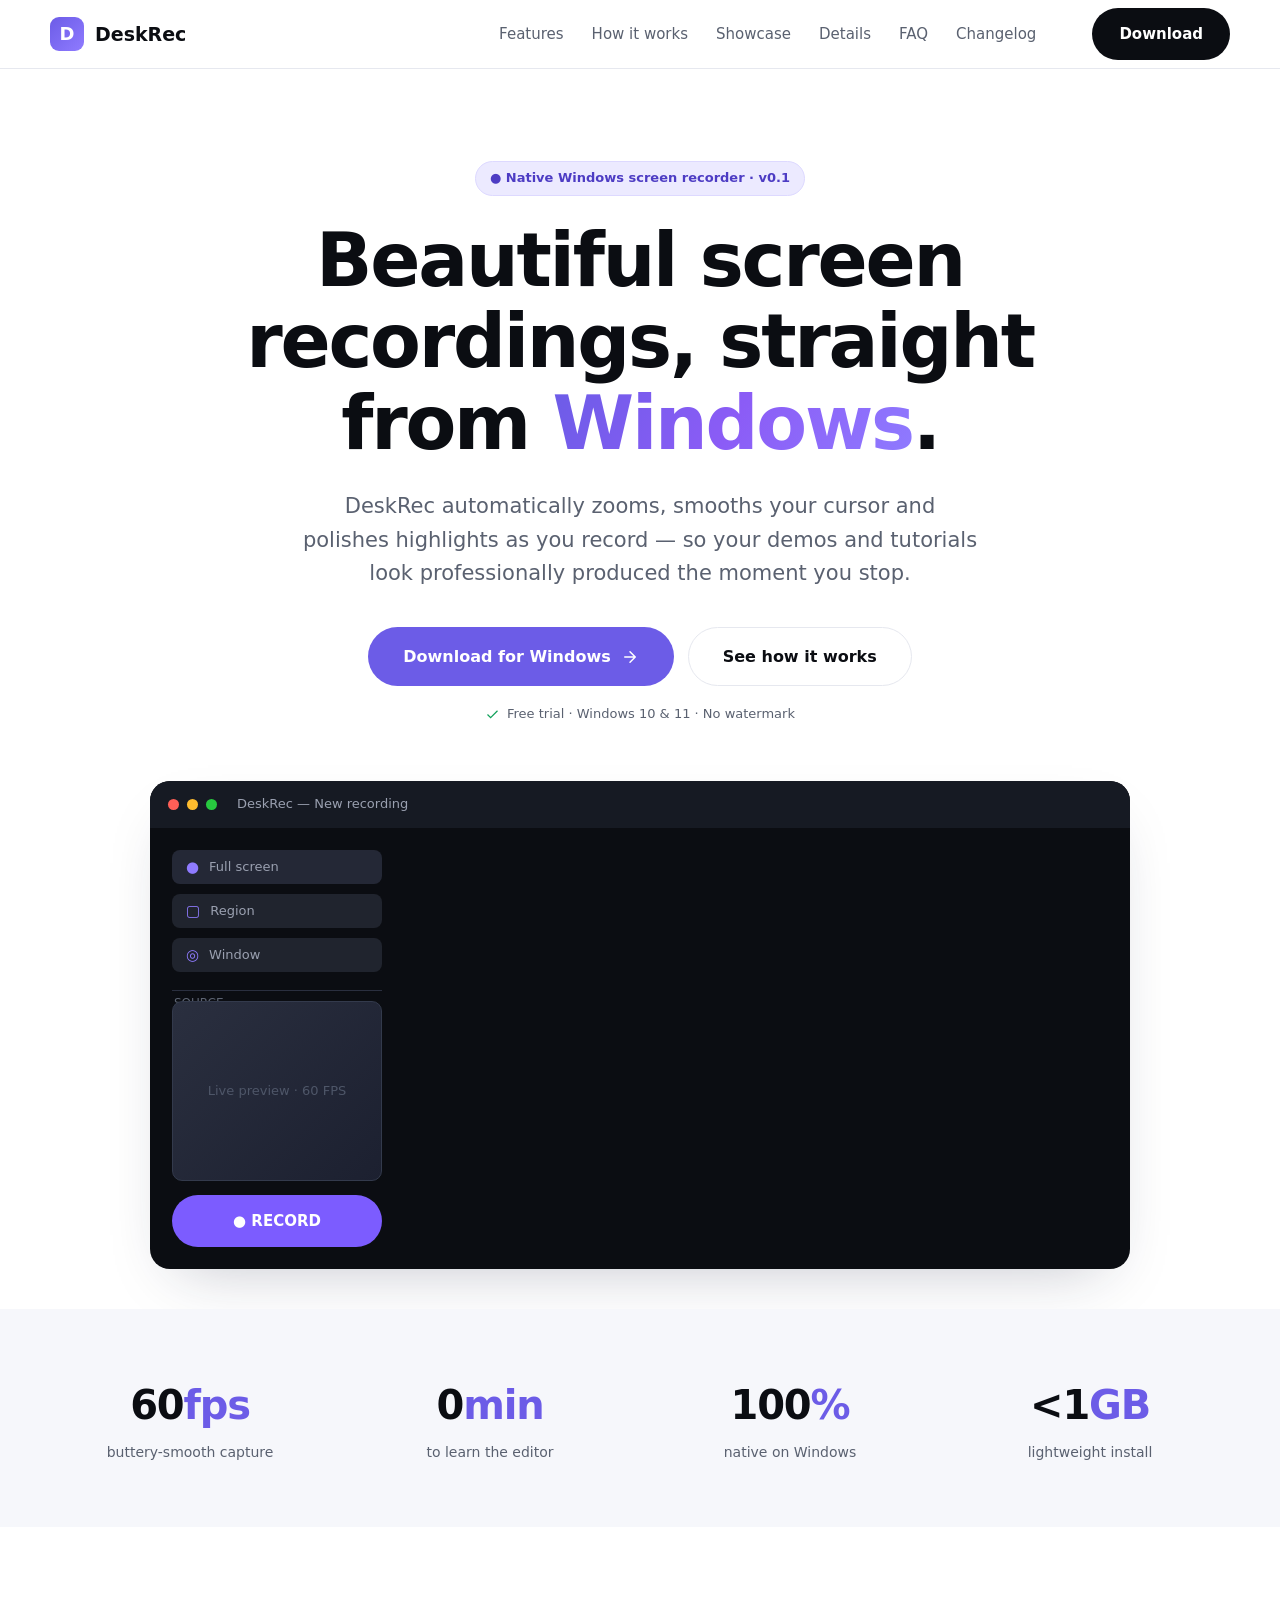
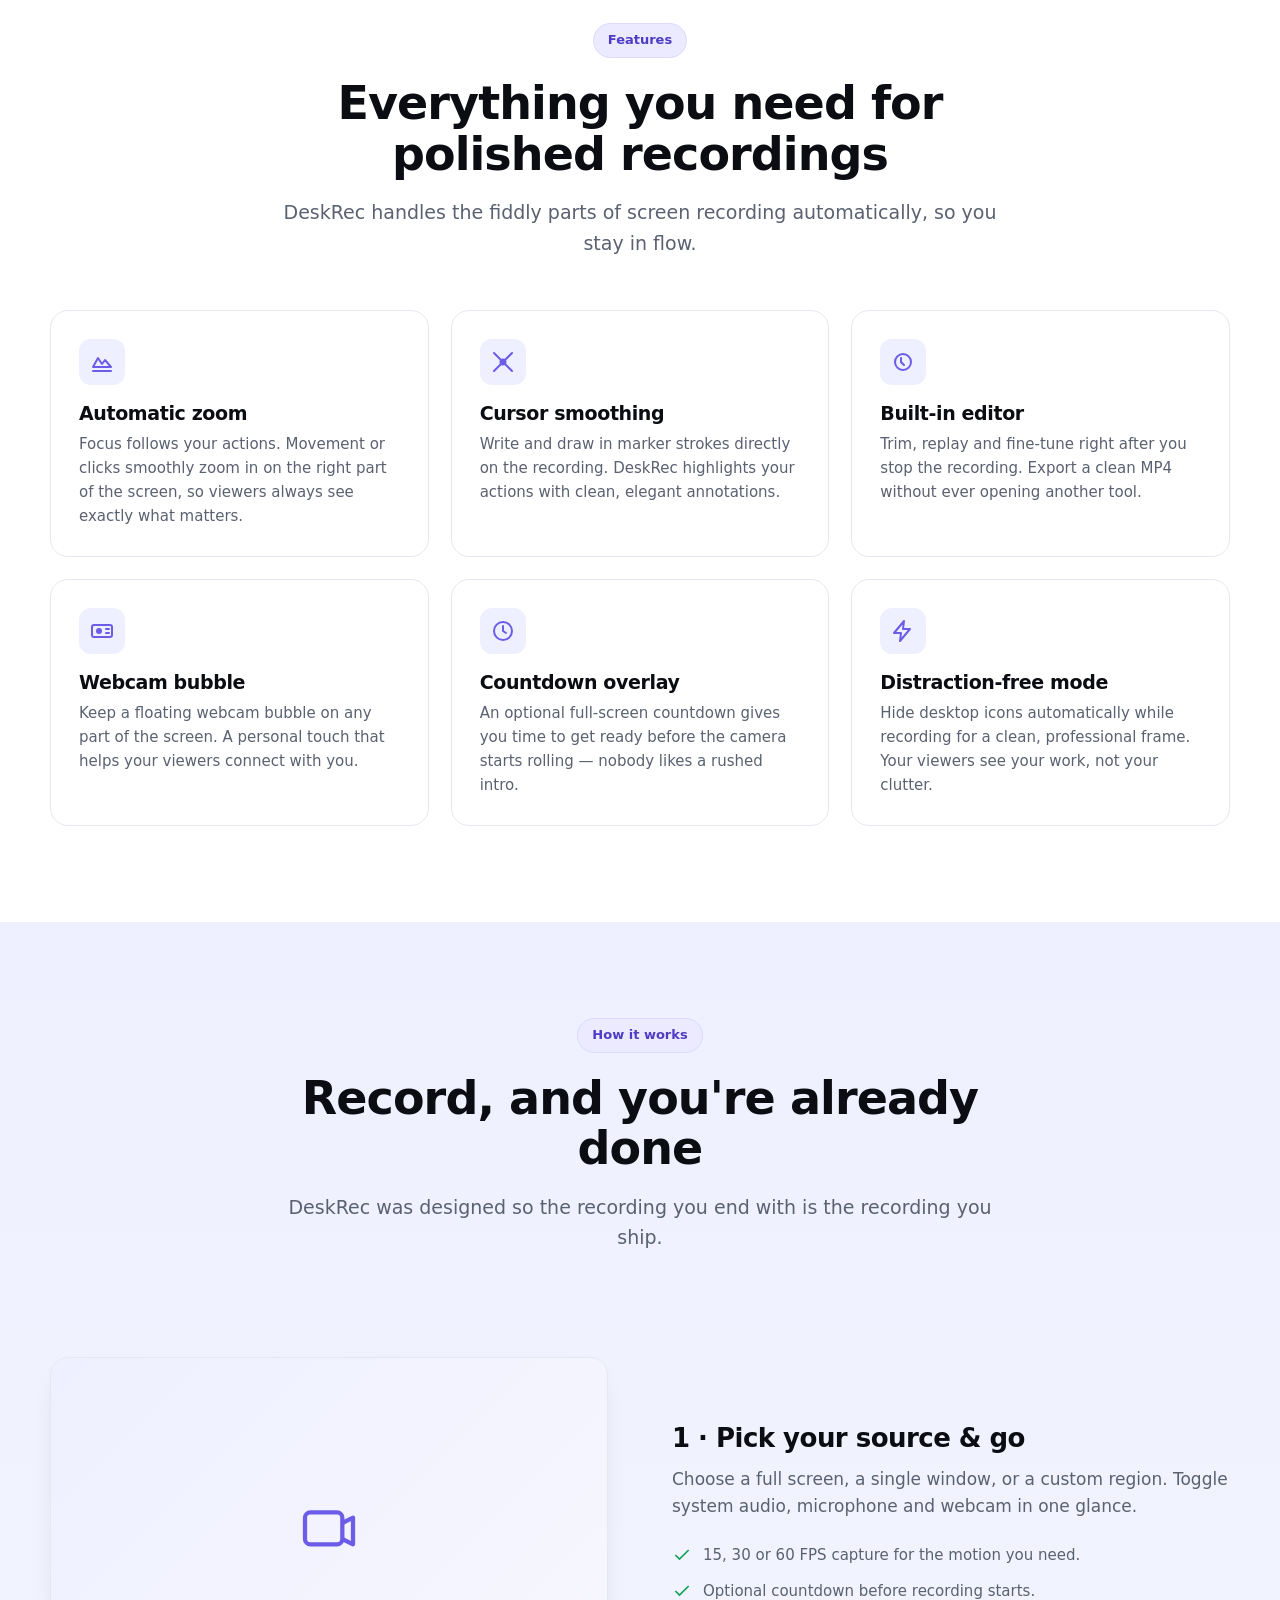
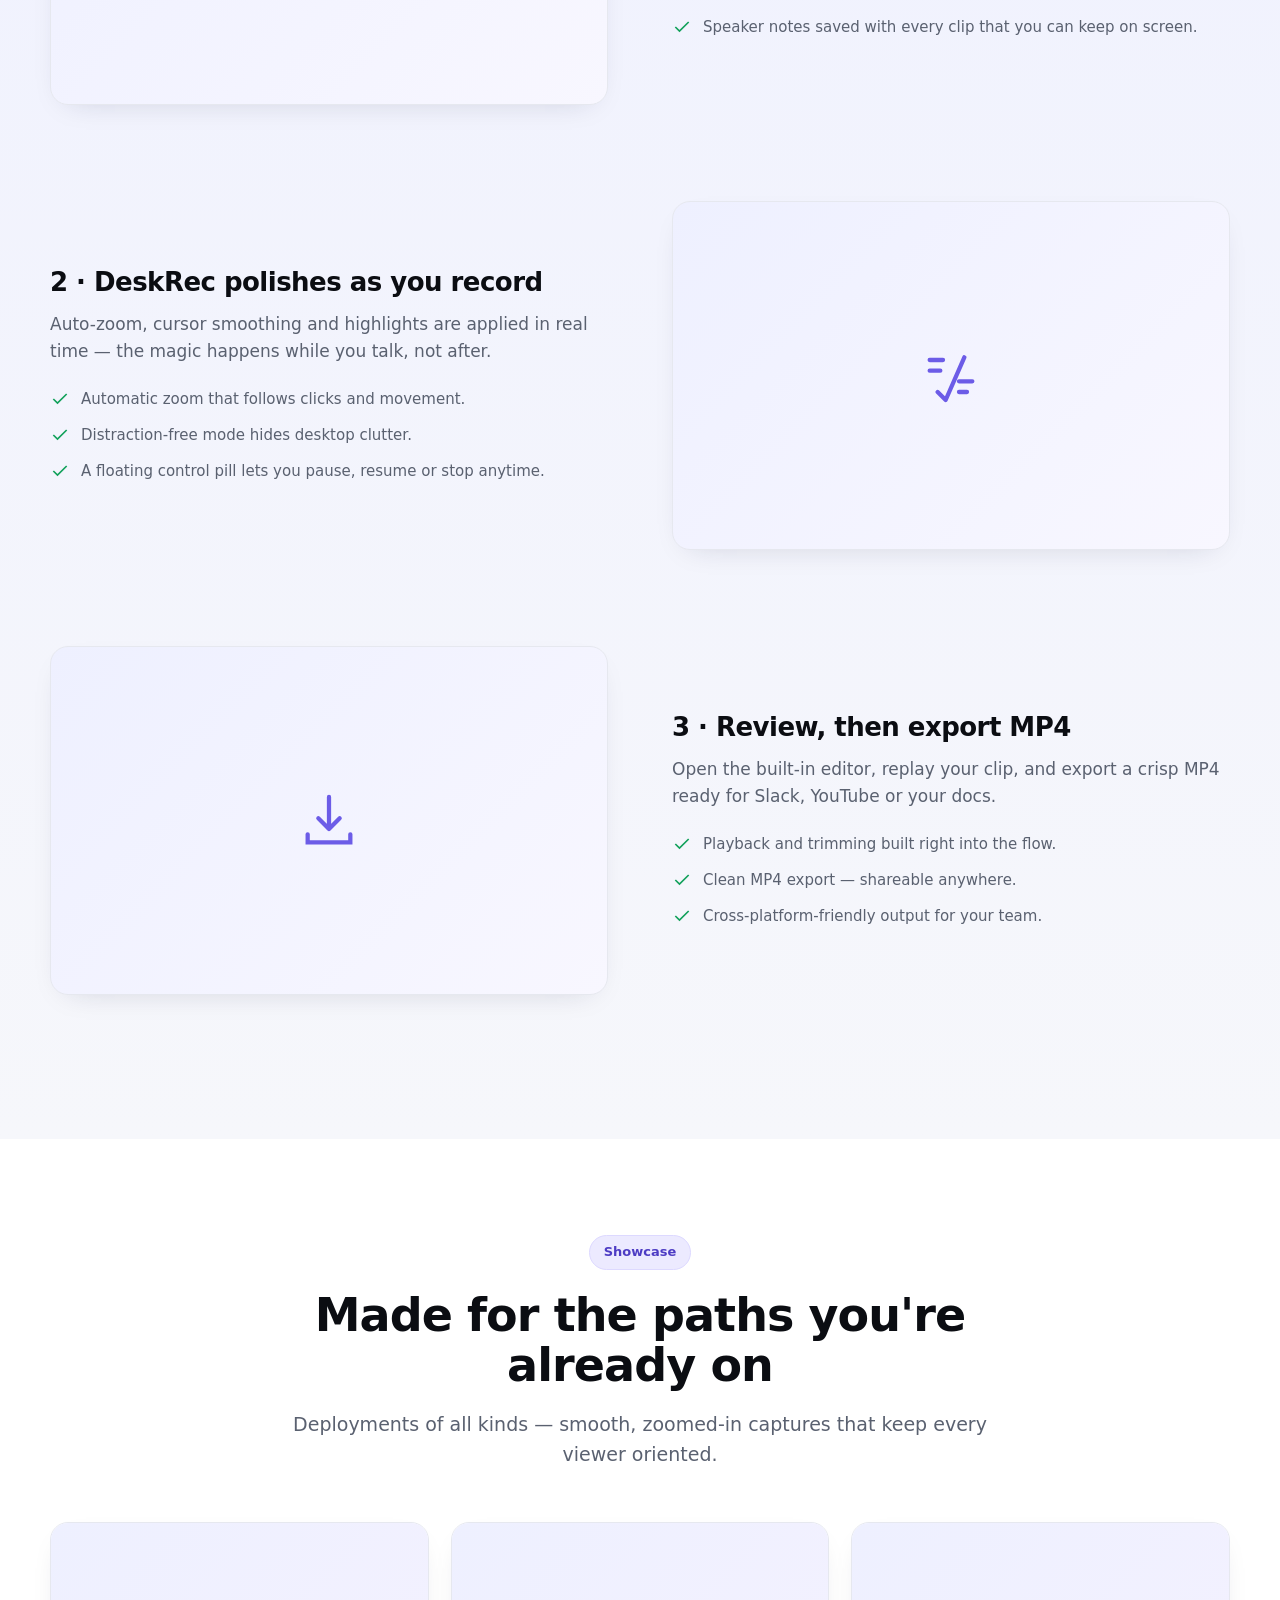
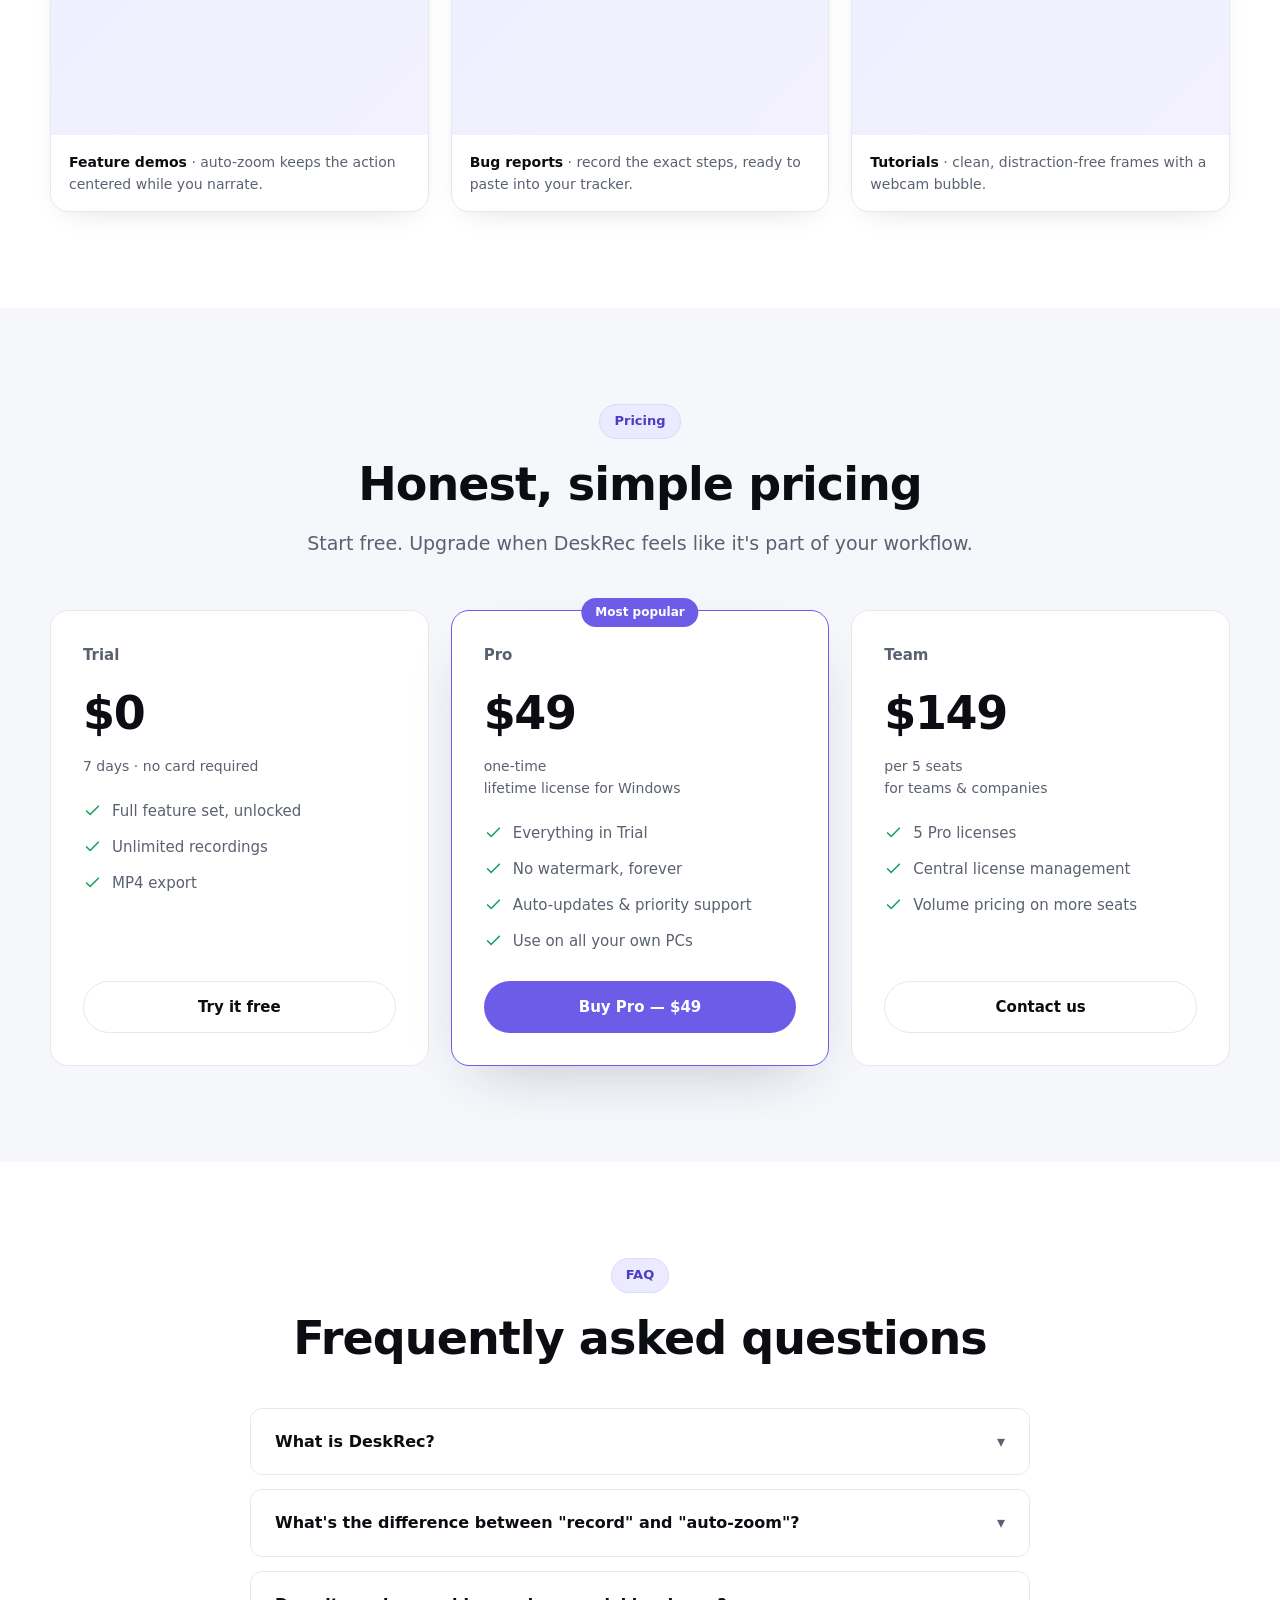
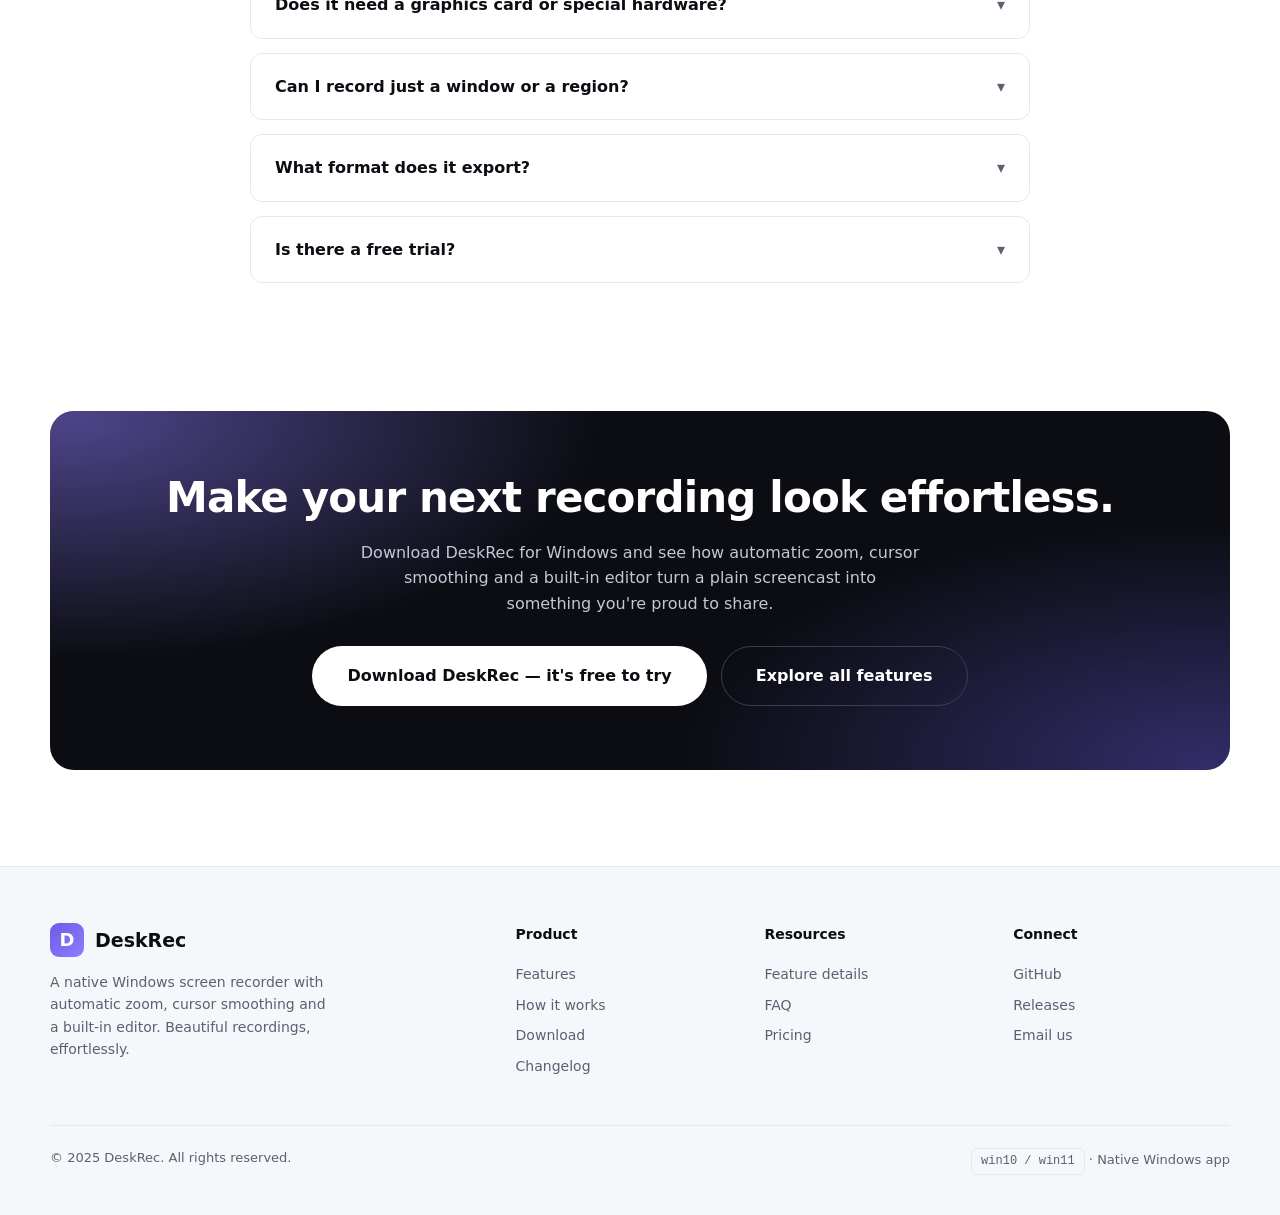
==== index.html @ c86d3a89 "DeskRec marketing site: landing, features, download, FAQ, changelog" ====
<!doctype html>
<html lang="en">
<head>
  <meta charset="UTF-8" />
  <meta name="viewport" content="width=device-width, initial-scale=1.0" />
  <title>DeskRec — Beautiful Windows screen recordings, effortlessly</title>
  <meta name="description" content="DeskRec is a native Windows screen recorder with automatic zoom, cursor smoothing, annotations and a built-in editor. Create polished, professional recordings without editing." />
  <meta name="theme-color" content="#ffffff" />
  <link rel="icon" type="image/svg+xml" href="data:image/svg+xml,%3Csvg xmlns='http://www.w3.org/2000/svg' viewBox='0 0 100 100'%3E%3Cdefs%3E%3ClinearGradient id='g' x1='0' y1='0' x2='1' y2='1'%3E%3Cstop offset='0' stop-color='%236c5ce7'/%3E%3Cstop offset='1' stop-color='%238f7bff'/%3E%3C/linearGradient%3E%3C/defs%3E%3Crect width='100' height='100' rx='24' fill='url(%23g)'/%3E%3Ctext x='50' y='68' font-size='54' font-family='Arial' font-weight='800' fill='white' text-anchor='middle'%3ED%3C/text%3E%3C/svg%3E" />
  <link rel="stylesheet" href="css/styles.css" />
</head>
<body>
  <!-- ================= NAV ================= -->
  <header class="nav">
    <div class="container nav-inner">
      <a class="brand" href="index.html"><span class="logo">D</span>DeskRec</a>
      <nav class="nav-links">
        <a href="#features">Features</a>
        <a href="#how-it-works">How it works</a>
        <a href="#showcase">Showcase</a>
        <a href="features.html">Details</a>
        <a href="faq.html">FAQ</a>
        <a href="changelog.html">Changelog</a>
      </nav>
      <a class="btn btn--primary nav-cta" href="download.html">Download</a>
      <button class="burger" aria-label="Menu" aria-expanded="false">☰</button>
    </div>
    <div class="mobile-menu container">
      <a href="#features">Features</a>
      <a href="#how-it-works">How it works</a>
      <a href="#showcase">Showcase</a>
      <a href="features.html">Details</a>
      <a href="faq.html">FAQ</a>
      <a href="changelog.html">Changelog</a>
      <a href="download.html">Download</a>
    </div>
  </header>

  <!-- ================= HERO ================= -->
  <section class="hero">
    <div class="hero-glow"></div>
    <div class="container">
      <span class="eyebrow">● Native Windows screen recorder · v0.1</span>
      <h1>Beautiful screen recordings, straight from <span class="grad">Windows</span>.</h1>
      <p class="sub">DeskRec automatically zooms, smooths your cursor and polishes highlights as you record — so your demos and tutorials look professionally produced the moment you stop.</p>
      <div class="hero-cta">
        <a class="btn btn--accent btn--lg" href="download.html">
          Download for Windows
          <svg viewBox="0 0 24 24" fill="none" stroke="currentColor" stroke-width="2" stroke-linecap="round" stroke-linejoin="round"><path d="M5 12h13M12 5l7 7-7 7"/></svg>
        </a>
        <a class="btn btn--ghost btn--lg" href="#how-it-works">See how it works</a>
      </div>
      <p class="hero-note">
        <svg viewBox="0 0 24 24" fill="none" stroke="currentColor" stroke-width="2"><path d="M20 6 9 17l-5-5"/></svg>
        Free trial · Windows 10 &amp; 11 · No watermark
      </p>

      <div class="hero-window">
        <div class="window-bar">
          <span class="dot"></span><span class="dot"></span><span class="dot"></span>
          <span class="title">DeskRec — New recording</span>
        </div>
        <div class="window-body">
          <!-- Stylized product preview (pure CSS, lightweight placeholder) -->
          <div style="display:grid;grid-template-columns:210px 1fr;gap:20px;">
            <div style="display:grid;gap:10px;">
              <div style="height:34px;border-radius:8px;background:#242836;display:flex;align-items:center;padding:0 14px;gap:10px;">
                <span style="color:#8f7bff;font-size:15px;">●</span><span style="color:#9aa0b0;font-size:13px;">Full screen</span>
              </div>
              <div style="height:34px;border-radius:8px;background:#20242e;display:flex;align-items:center;padding:0 14px;gap:10px;">
                <span style="color:#8f7bff;font-size:15px;">▢</span><span style="color:#9aa0b0;font-size:13px;">Region</span>
              </div>
              <div style="height:34px;border-radius:8px;background:#20242e;display:flex;align-items:center;padding:0 14px;gap:10px;">
                <span style="color:#8f7bff;font-size:15px;">◎</span><span style="color:#9aa0b0;font-size:13px;">Window</span>
              </div>
              <div style="margin-top:8px;height:1px;background:#2a2f3f;"/>
              <div style="font-size:12px;color:#5d6472;padding:4px 2px;">SOURCE</div>
              <div style="height:34px;border-radius:8px;background:#20242e;display:flex;align-items:center;padding:0 14px;gap:10px;">
                <span style="color:#8f7bff;font-size:15px;">♪</span><span style="color:#9aa0b0;font-size:13px;">System audio</span>
              </div>
              <div style="height:34px;border-radius:8px;background:#20242e;display:flex;align-items:center;padding:0 14px;gap:10px;">
                <span style="color:#8f7bff;font-size:15px;">🎙</span><span style="color:#9aa0b0;font-size:13px;">Microphone</span>
              </div>
              <div style="height:34px;border-radius:8px;background:#20242e;display:flex;align-items:center;padding:0 14px;gap:10px;">
                <span style="color:#8f7bff;font-size:15px;">📷</span><span style="color:#9aa0b0;font-size:13px;">Webcam</span>
              </div>
            </div>
            <div style="display:grid;grid-template-rows:1fr auto;gap:14px;">
              <div style="border-radius:10px;background-image:linear-gradient(135deg,#2a2f3f,#1c2030);border:1px solid #333a4c;display:grid;place-items:center;color:#4e5668;min-height:180px;">
                <span style="font-size:13px;">Live preview · 60 FPS</span>
              </div>
              <div style="height:52px;border-radius:999px;background:#7c5cff;display:flex;align-items:center;justify-content:center;gap:10px;font-weight:700;color:#fff;font-size:15px;">
                ● RECORD
              </div>
            </div>
          </div>
        </div>
      </div>
    </div>
  </section>

  <!-- ================= STATS ================= -->
  <section class="section section--soft" style="padding-block:64px;">
    <div class="container stats">
      <div class="stat"><div class="num">60<span>fps</span></div><div class="lbl">buttery-smooth capture</div></div>
      <div class="stat"><div class="num">0<span>min</span></div><div class="lbl">to learn the editor</div></div>
      <div class="stat"><div class="num">100<span>%</span></div><div class="lbl">native on Windows</div></div>
      <div class="stat"><div class="num">&lt;1<span>GB</span></div><div class="lbl">lightweight install</div></div>
    </div>
  </section>

  <!-- ================= FEATURES GRID ================= -->
  <section class="section" id="features">
    <div class="container">
      <div class="section-head">
        <span class="eyebrow">Features</span>
        <h2>Everything you need for polished recordings</h2>
        <p class="lead">DeskRec handles the fiddly parts of screen recording automatically, so you stay in flow.</p>
      </div>
      <div class="grid grid--3" style="margin-top:52px;">
        <div class="card" data-reveal>
          <div class="icon"><svg viewBox="0 0 24 24" fill="none" stroke="currentColor" stroke-width="2"><path d="M21 21H3" stroke-linecap="round"/><path d="M3 17l5-9 4 6 3-4 6 7H3z" stroke-linejoin="round"/></svg></div>
          <h3>Automatic zoom</h3>
          <p>Focus follows your actions. Movement or clicks smoothly zoom in on the right part of the screen, so viewers always see exactly what matters.</p>
        </div>
        <div class="card" data-reveal>
          <div class="icon"><svg viewBox="0 0 24 24" fill="none" stroke="currentColor" stroke-width="2"><path d="M3 3l7.5 7.5M21 3l-7.5 7.5M3 21l7.5-7.5M21 21l-7.5-7.5" stroke-linecap="round"/><circle cx="12" cy="12" r="2.5" fill="currentColor"/></svg></div>
          <h3>Cursor smoothing</h3>
          <p>Write and draw in marker strokes directly on the recording. DeskRec highlights your actions with clean, elegant annotations.</p>
        </div>
        <div class="card" data-reveal>
          <div class="icon"><svg viewBox="0 0 24 24" fill="none" stroke="currentColor" stroke-width="2"><path d="M12 20a8 8 0 1 0 0-16 8 8 0 0 0 0 16Z"/><path d="M10 8v4l3 3" stroke-linecap="round"/></svg></div>
          <h3>Built-in editor</h3>
          <p>Trim, replay and fine-tune right after you stop the recording. Export a clean MP4 without ever opening another tool.</p>
        </div>
        <div class="card" data-reveal>
          <div class="icon"><svg viewBox="0 0 24 24" fill="none" stroke="currentColor" stroke-width="2"><rect x="2" y="6" width="20" height="12" rx="2"/><circle cx="9" cy="12" r="2" fill="currentColor"/><path d="M16 10h3M16 14h3" stroke-linecap="round"/></svg></div>
          <h3>Webcam bubble</h3>
          <p>Keep a floating webcam bubble on any part of the screen. A personal touch that helps your viewers connect with you.</p>
        </div>
        <div class="card" data-reveal>
          <div class="icon"><svg viewBox="0 0 24 24" fill="none" stroke="currentColor" stroke-width="2"><circle cx="12" cy="12" r="9"/><path d="M12 7v5l3 2" stroke-linecap="round"/></svg></div>
          <h3>Countdown overlay</h3>
          <p>An optional full-screen countdown gives you time to get ready before the camera starts rolling — nobody likes a rushed intro.</p>
        </div>
        <div class="card" data-reveal>
          <div class="icon"><svg viewBox="0 0 24 24" fill="none" stroke="currentColor" stroke-width="2"><path d="M13 2 3 14h7l-1 8 10-12h-7l1-8z" stroke-linejoin="round"/></svg></div>
          <h3>Distraction-free mode</h3>
          <p>Hide desktop icons automatically while recording for a clean, professional frame. Your viewers see your work, not your clutter.</p>
        </div>
      </div>
    </div>
  </section>

  <!-- ================= HOW IT WORKS ================= -->
  <section class="section section--grad" id="how-it-works">
    <div class="container">
      <div class="section-head">
        <span class="eyebrow">How it works</span>
        <h2>Record, and you're already done</h2>
        <p class="lead">DeskRec was designed so the recording you end with is the recording you ship.</p>
      </div>

      <div class="feature-row" style="margin-top:56px;">
        <div class="feature-media" data-reveal>
          <svg viewBox="0 0 24 24" fill="none" stroke="currentColor" stroke-width="1.6"><rect x="3" y="5" width="14" height="12" rx="2"/><path d="M17 9l4-2v10l-4-2" stroke-linejoin="round"/></svg>
        </div>
        <div class="feature-text">
          <h3>1 · Pick your source &amp; go</h3>
          <p class="sub">Choose a full screen, a single window, or a custom region. Toggle system audio, microphone and webcam in one glance.</p>
          <ul>
            <li><svg viewBox="0 0 24 24" fill="none" stroke="currentColor" stroke-width="2"><path d="M20 6 9 17l-5-5"/></svg>15, 30 or 60 FPS capture for the motion you need.</li>
            <li><svg viewBox="0 0 24 24" fill="none" stroke="currentColor" stroke-width="2"><path d="M20 6 9 17l-5-5"/></svg>Optional countdown before recording starts.</li>
            <li><svg viewBox="0 0 24 24" fill="none" stroke="currentColor" stroke-width="2"><path d="M20 6 9 17l-5-5"/></svg>Speaker notes saved with every clip that you can keep on screen.</li>
          </ul>
        </div>
      </div>

      <div class="feature-row reverse">
        <div class="feature-media" data-reveal>
          <svg viewBox="0 0 24 24" fill="none" stroke="currentColor" stroke-width="1.6"><path d="M7 18l3 3 7-16" stroke-linecap="round" stroke-linejoin="round"/><path d="M4 6h5M4 10h4M15 14h5M15 18h3" stroke-linecap="round"/></svg>
        </div>
        <div class="feature-text">
          <h3>2 · DeskRec polishes as you record</h3>
          <p class="sub">Auto-zoom, cursor smoothing and highlights are applied in real time — the magic happens while you talk, not after.</p>
          <ul>
            <li><svg viewBox="0 0 24 24" fill="none" stroke="currentColor" stroke-width="2"><path d="M20 6 9 17l-5-5"/></svg>Automatic zoom that follows clicks and movement.</li>
            <li><svg viewBox="0 0 24 24" fill="none" stroke="currentColor" stroke-width="2"><path d="M20 6 9 17l-5-5"/></svg>Distraction-free mode hides desktop clutter.</li>
            <li><svg viewBox="0 0 24 24" fill="none" stroke="currentColor" stroke-width="2"><path d="M20 6 9 17l-5-5"/></svg>A floating control pill lets you pause, resume or stop anytime.</li>
          </ul>
        </div>
      </div>

      <div class="feature-row">
        <div class="feature-media" data-reveal>
          <svg viewBox="0 0 24 24" fill="none" stroke="currentColor" stroke-width="1.6"><path d="M12 3v12M8 11l4 4 4-4" stroke-linecap="round" stroke-linejoin="round"/><path d="M4 17v3h16v-3" stroke-linecap="round"/></svg>
        </div>
        <div class="feature-text">
          <h3>3 · Review, then export MP4</h3>
          <p class="sub">Open the built-in editor, replay your clip, and export a crisp MP4 ready for Slack, YouTube or your docs.</p>
          <ul>
            <li><svg viewBox="0 0 24 24" fill="none" stroke="currentColor" stroke-width="2"><path d="M20 6 9 17l-5-5"/></svg>Playback and trimming built right into the flow.</li>
            <li><svg viewBox="0 0 24 24" fill="none" stroke="currentColor" stroke-width="2"><path d="M20 6 9 17l-5-5"/></svg>Clean MP4 export — shareable anywhere.</li>
            <li><svg viewBox="0 0 24 24" fill="none" stroke="currentColor" stroke-width="2"><path d="M20 6 9 17l-5-5"/></svg>Cross-platform-friendly output for your team.</li>
          </ul>
        </div>
      </div>
    </div>
  </section>

  <!-- ================= SHOWCASE ================= -->
  <section class="section" id="showcase">
    <div class="container">
      <div class="section-head">
        <span class="eyebrow">Showcase</span>
        <h2>Made for the paths you're already on</h2>
        <p class="lead">Deployments of all kinds — smooth, zoomed-in captures that keep every viewer oriented.</p>
      </div>
      <div class="showcase-grid" style="margin-top:52px;">
        <div class="shot" data-reveal>
          <div class="media"></div>
          <div class="cap"><b>Feature demos</b> · auto-zoom keeps the action centered while you narrate.</div>
        </div>
        <div class="shot" data-reveal>
          <div class="media"></div>
          <div class="cap"><b>Bug reports</b> · record the exact steps, ready to paste into your tracker.</div>
        </div>
        <div class="shot" data-reveal>
          <div class="media"></div>
          <div class="cap"><b>Tutorials</b> · clean, distraction-free frames with a webcam bubble.</div>
        </div>
      </div>
    </div>
  </section>

  <!-- ================= PRICING ================= -->
  <section class="section section--soft" id="pricing">
    <div class="container">
      <div class="section-head">
        <span class="eyebrow">Pricing</span>
        <h2>Honest, simple pricing</h2>
        <p class="lead">Start free. Upgrade when DeskRec feels like it's part of your workflow.</p>
      </div>
      <div class="pricing" style="margin-top:52px;">
        <div class="plan" data-reveal>
          <div class="name">Trial</div>
          <div class="price">$0</div>
          <div class="per">7 days · no card required</div>
          <ul>
            <li><svg viewBox="0 0 24 24" fill="none" stroke="currentColor" stroke-width="2"><path d="M20 6 9 17l-5-5"/></svg>Full feature set, unlocked</li>
            <li><svg viewBox="0 0 24 24" fill="none" stroke="currentColor" stroke-width="2"><path d="M20 6 9 17l-5-5"/></svg>Unlimited recordings</li>
            <li><svg viewBox="0 0 24 24" fill="none" stroke="currentColor" stroke-width="2"><path d="M20 6 9 17l-5-5"/></svg>MP4 export</li>
          </ul>
          <a class="btn btn--ghost" href="download.html">Try it free</a>
        </div>
        <div class="plan plan--featured" data-reveal>
          <span class="tag">Most popular</span>
          <div class="name">Pro</div>
          <div class="price">$49</div>
          <small style="color:var(--muted);font-size:14px;">one-time</small>
          <div class="per">lifetime license for Windows</div>
          <ul>
            <li><svg viewBox="0 0 24 24" fill="none" stroke="currentColor" stroke-width="2"><path d="M20 6 9 17l-5-5"/></svg>Everything in Trial</li>
            <li><svg viewBox="0 0 24 24" fill="none" stroke="currentColor" stroke-width="2"><path d="M20 6 9 17l-5-5"/></svg>No watermark, forever</li>
            <li><svg viewBox="0 0 24 24" fill="none" stroke="currentColor" stroke-width="2"><path d="M20 6 9 17l-5-5"/></svg>Auto-updates &amp; priority support</li>
            <li><svg viewBox="0 0 24 24" fill="none" stroke="currentColor" stroke-width="2"><path d="M20 6 9 17l-5-5"/></svg>Use on all your own PCs</li>
          </ul>
          <a class="btn btn--accent" href="download.html">Buy Pro — $49</a>
        </div>
        <div class="plan" data-reveal>
          <div class="name">Team</div>
          <div class="price">$149</div>
          <small style="color:var(--muted);font-size:14px;">per 5 seats</small>
          <div class="per">for teams &amp; companies</div>
          <ul>
            <li><svg viewBox="0 0 24 24" fill="none" stroke="currentColor" stroke-width="2"><path d="M20 6 9 17l-5-5"/></svg>5 Pro licenses</li>
            <li><svg viewBox="0 0 24 24" fill="none" stroke="currentColor" stroke-width="2"><path d="M20 6 9 17l-5-5"/></svg>Central license management</li>
            <li><svg viewBox="0 0 24 24" fill="none" stroke="currentColor" stroke-width="2"><path d="M20 6 9 17l-5-5"/></svg>Volume pricing on more seats</li>
          </ul>
          <a class="btn btn--ghost" href="download.html">Contact us</a>
        </div>
      </div>
    </div>
  </section>

  <!-- ================= FAQ ================= -->
  <section class="section" id="faq">
    <div class="container">
      <div class="section-head">
        <span class="eyebrow">FAQ</span>
        <h2>Frequently asked questions</h2>
      </div>
      <div class="faq" data-single="true" style="margin-top:44px;">
        <div class="faq-item">
          <button class="faq-q">What is DeskRec? <span class="chev">▾</span></button>
          <div class="faq-a">DeskRec is a native Windows screen recorder designed as a Screen Studio alternative. It records your screen with automatic zoom, cursor smoothing and annotations, then lets you review and export a clean MP4 — all in one app.</div>
        </div>
        <div class="faq-item">
          <button class="faq-q">What's the difference between "record" and "auto-zoom"? <span class="chev">▾</span></button>
          <div class="faq-a">With automatic zoom, DeskRec analyzes your clicks and mouse movement in real time and smoothly pans and zooms into the active area. Because this happens during recording, viewers always follow your actions — no manual editing required.</div>
        </div>
        <div class="faq-item">
          <button class="faq-q">Does it need a graphics card or special hardware? <span class="chev">▾</span></button>
          <div class="faq-a">No. DeskRec runs on any reasonably modern Windows 10 or 11 PC. It uses efficient native capture so it stays light on system resources while recording.</div>
        </div>
        <div class="faq-item">
          <button class="faq-q">Can I record just a window or a region? <span class="chev">▾</span></button>
          <div class="faq-a">Yes. You can record your full screen, a single window, or draw a custom region. You can also record system audio, your microphone, a webcam bubble, or any combination.</div>
        </div>
        <div class="faq-item">
          <button class="faq-q">What format does it export? <span class="chev">▾</span></button>
          <div class="faq-a">DeskRec exports standard MP4 files, so your recordings are playable just about anywhere — Slack, Teams, YouTube, Loom replacements, docs and more.</div>
        </div>
        <div class="faq-item">
          <button class="faq-q">Is there a free trial? <span class="chev">▾</span></button>
          <div class="faq-a">Yes — you can try every feature free for 7 days, no credit card required. After that, choose a one-time Pro license or a Team plan.</div>
        </div>
      </div>
    </div>
  </section>

  <!-- ================= CTA ================= -->
  <section class="section" style="padding-top:32px;">
    <div class="container">
      <div class="cta">
        <h2>Make your next recording look effortless.</h2>
        <p>Download DeskRec for Windows and see how automatic zoom, cursor smoothing and a built-in editor turn a plain screencast into something you're proud to share.</p>
        <div class="btn-wrap">
          <a class="btn btn--primary btn--lg" href="download.html">Download DeskRec — it's free to try</a>
          <a class="btn btn--ghost btn--lg" href="features.html">Explore all features</a>
        </div>
      </div>
    </div>
  </section>

  <!-- ================= FOOTER ================= -->
  <footer class="footer">
    <div class="container">
      <div class="footer-grid">
        <div>
          <a class="brand" href="index.html"><span class="logo">D</span>DeskRec</a>
          <p class="about">A native Windows screen recorder with automatic zoom, cursor smoothing and a built-in editor. Beautiful recordings, effortlessly.</p>
        </div>
        <div class="footer-col">
          <h4>Product</h4>
          <a href="index.html#features">Features</a>
          <a href="index.html#how-it-works">How it works</a>
          <a href="download.html">Download</a>
          <a href="changelog.html">Changelog</a>
        </div>
        <div class="footer-col">
          <h4>Resources</h4>
          <a href="features.html">Feature details</a>
          <a href="faq.html">FAQ</a>
          <a href="index.html#pricing">Pricing</a>
        </div>
        <div class="footer-col">
          <h4>Connect</h4>
          <a href="https://github.com/Michael5565/deskrec" target="_blank" rel="noopener">GitHub</a>
          <a href="https://github.com/Michael5565/deskrec/releases" target="_blank" rel="noopener">Releases</a>
          <a href="mailto:hello@deskrec.app">Email us</a>
        </div>
      </div>
      <div class="legal">
        <span>© 2025 DeskRec. All rights reserved.</span>
        <span><span class="platform">win10 / win11</span> · Native Windows app</span>
      </div>
    </div>
  </footer>

  <script src="js/main.js"></script>
</body>
</html>
---- css/styles.css ----
/* ---------------------------------------------------------------------------
   DeskRec — Marketing website styles
   Light, clean and product-focused (inspired by Screen Studio's site).
   Brand accent derives from the app's purple: #6c5ce7.
--------------------------------------------------------------------------- */

:root {
  --bg: #ffffff;
  --bg-soft: #f6f7fb;
  --bg-grad: #eef0ff;
  --ink: #0b0d12;
  --muted: #5a6170;
  --line: #e6e8ef;
  --accent: #6c5ce7;
  --accent-hi: #8f7bff;
  --accent-ink: #4d3cc4;
  --success: #12a15b;
  --radius: 18px;
  --radius-sm: 12px;
  --shadow: 0 24px 60px -28px rgba(24, 27, 60, 0.28);
  --shadow-sm: 0 10px 30px -18px rgba(24, 27, 60, 0.22);
  --font: "Inter", "Segoe UI", system-ui, -apple-system, sans-serif;
  --mono: "JetBrains Mono", "Cascadia Code", Consolas, monospace;
  --container: 1180px;
}

* { box-sizing: border-box; margin: 0; padding: 0; }

html { scroll-behavior: smooth; }

body {
  font-family: var(--font);
  color: var(--ink);
  background: var(--bg);
  line-height: 1.6;
  -webkit-font-smoothing: antialiased;
  text-rendering: optimizeLegibility;
}

img { max-width: 100%; display: block; }
a { color: var(--accent-ink); text-decoration: none; }
a:hover { text-decoration: underline; }

.container { width: min(var(--container), 100% - 48px); margin-inline: auto; }

.section { padding-block: 96px; }
.section--soft { background: var(--bg-soft); }
.section--grad { background: linear-gradient(180deg, var(--bg-grad), var(--bg-soft)); }

/* ---------- Typography ---------- */
h1, h2, h3 { line-height: 1.1; letter-spacing: -0.02em; }
.eyebrow {
  display: inline-flex;
  align-items: center;
  gap: 8px;
  font-size: 13px;
  font-weight: 600;
  color: var(--accent-ink);
  background: #eceaff;
  border: 1px solid #ddd9ff;
  border-radius: 999px;
  padding: 6px 14px;
}
.section-head { max-width: 720px; margin-inline: auto; text-align: center; }
.section-head .eyebrow { margin-bottom: 20px; }
.section-head h2 { font-size: clamp(30px, 4.4vw, 46px); font-weight: 750; }
.section-head .lead { margin-top: 18px; color: var(--muted); font-size: clamp(16px, 2vw, 19px); }

/* ---------- Buttons ---------- */
.btn {
  display: inline-flex;
  align-items: center;
  gap: 10px;
  font-weight: 600;
  font-size: 15px;
  border-radius: 999px;
  padding: 13px 26px;
  border: 1px solid transparent;
  transition: transform .12s ease, box-shadow .12s ease, background .12s ease;
  white-space: nowrap;
}
.btn:active { transform: translateY(1px); }
.btn--primary { background: var(--ink); color: #fff; }
.btn--primary:hover { background: #1c1f2b; text-decoration: none; box-shadow: 0 14px 30px -12px rgba(11,13,18,.45); }
.btn--accent { background: var(--accent); color: #fff; }
.btn--accent:hover { background: var(--accent-hi); text-decoration: none; box-shadow: 0 14px 30px -12px rgba(108,92,231,.6); }
.btn--ghost { background: transparent; color: var(--ink); border-color: var(--line); }
.btn--ghost:hover { border-color: var(--ink); text-decoration: none; }
.btn--lg { padding: 16px 34px; font-size: 16px; }
.btn svg { width: 18px; height: 18px; }
.btn .badge {
  font-size: 12px; font-weight: 700; color: var(--accent-hi);
  background: #fff; padding: 3px 9px; border-radius: 999px;
}

/* ---------- Navbar ---------- */
.nav {
  position: sticky; top: 0; z-index: 50;
  background: rgba(255,255,255,.82);
  backdrop-filter: saturate(180%) blur(14px);
  border-bottom: 1px solid var(--line);
}
.nav-inner { display: flex; align-items: center; gap: 32px; height: 68px; }
.brand { display: flex; align-items: center; gap: 11px; font-weight: 800; font-size: 19px; color: var(--ink); }
.brand:hover { text-decoration: none; }
.brand .logo {
  width: 34px; height: 34px; border-radius: 9px;
  display: grid; place-items: center;
  background: linear-gradient(135deg, var(--accent), var(--accent-hi));
  color: #fff; font-weight: 800; font-size: 18px;
}
.nav-links { display: flex; gap: 4px; margin-left: auto; }
.nav-links a { color: var(--muted); font-weight: 500; font-size: 15px; padding: 8px 12px; border-radius: 8px; }
.nav-links a:hover { color: var(--ink); background: var(--bg-soft); text-decoration: none; }
.nav-cta { margin-left: 12px; }
.burger { display: none; background: none; border: 0; font-size: 26px; cursor: pointer; }

/* Mobile menu */
.mobile-menu {
  display: none; flex-direction: column; gap: 4px;
  padding: 12px 0 20px;
}
.mobile-menu a { color: var(--ink); font-weight: 500; padding: 11px 4px; border-bottom: 1px solid var(--line); }
.mobile-menu.show { display: flex; }

/* ---------- Hero ---------- */
.hero { position: relative; padding: 92px 0 40px; text-align: center; overflow: hidden; }
.hero-glow {
  position: absolute; inset: -40% -10% auto; height: 620px; z-index: -1;
  background: radial-gradient(60% 50% at 50% 30%, #e7e3ff, transparent 70%);
}
.hero .eyebrow { margin-bottom: 24px; }
.hero h1 {
  font-size: clamp(40px, 6.4vw, 74px);
  font-weight: 800;
  letter-spacing: -0.03em;
  max-width: 900px;
  margin-inline: auto;
}
.hero h1 .grad { background: linear-gradient(120deg, var(--accent), #8b5cf6, var(--accent-hi)); -webkit-background-clip: text; background-clip: text; color: transparent; }
.hero .sub { max-width: 680px; margin: 26px auto 0; color: var(--muted); font-size: clamp(17px, 2.2vw, 21px); }
.hero-cta { margin-top: 36px; display: flex; gap: 14px; justify-content: center; flex-wrap: wrap; }
.hero-note { margin-top: 18px; color: var(--muted); font-size: 13px; display: flex; align-items: center; justify-content: center; gap: 7px; }
.hero-note svg { width: 15px; height: 15px; color: var(--success); }

/* Hero product window */
.hero-window {
  margin: 56px auto 0; max-width: 980px;
  background: var(--ink); color: #ecedf5;
  border-radius: 20px; overflow: hidden;
  box-shadow: var(--shadow);
  text-align: left;
}
.window-bar { display: flex; align-items: center; gap: 8px; padding: 13px 18px; background: #161a23; }
.window-bar .dot { width: 11px; height: 11px; border-radius: 50%; }
.window-bar .dot:nth-child(1){ background:#ff5f57; }
.window-bar .dot:nth-child(2){ background:#febc2e; }
.window-bar .dot:nth-child(3){ background:#27c93f; }
.window-bar .title { margin-left: 12px; font-size: 13px; color: #9aa0b0; }
.window-body { position: relative; padding: 22px; min-height: 340px; }

/* ---------- Feature grid ---------- */
.grid { display: grid; gap: 22px; }
.grid--3 { grid-template-columns: repeat(3, 1fr); }
.grid--4 { grid-template-columns: repeat(4, 1fr); }
.grid--2 { grid-template-columns: repeat(2, 1fr); }
@media (max-width: 900px){ .grid--4, .grid--3 { grid-template-columns: repeat(2,1fr);} }
@media (max-width: 620px){ .grid--4, .grid--3, .grid--2 { grid-template-columns: 1fr; } }

.card {
  background: #fff; border: 1px solid var(--line);
  border-radius: var(--radius); padding: 28px;
  transition: transform .15s ease, box-shadow .15s ease, border-color .15s ease;
}
.card:hover { transform: translateY(-4px); box-shadow: var(--shadow-sm); border-color: #dfe0ff; }
.card .icon { width: 46px; height: 46px; border-radius: 12px; display: grid; place-items: center; background: #eef0ff; color: var(--accent); margin-bottom: 18px; }
.card .icon svg { width: 24px; height: 24px; }
.card h3 { font-size: 19px; font-weight: 700; margin-bottom: 8px; }
.card p { color: var(--muted); font-size: 15px; }

/* ---------- Alternate feature rows (image + text) ---------- */
.feature-row { display: grid; grid-template-columns: 1fr 1fr; gap: 64px; align-items: center; padding-block: 48px; }
.feature-row.reverse .feature-media { order: 1; }
@media (max-width: 860px){ .feature-row, .feature-row.reverse { grid-template-columns: 1fr; } .feature-row.reverse .feature-media { order: 0; } }
.feature-media {
  border: 1px solid var(--line); border-radius: var(--radius);
  background: #fff; box-shadow: var(--shadow-sm);
  overflow: hidden; aspect-ratio: 16/10;
  background-image: linear-gradient(135deg,#eef0ff,#f8f7ff);
  display: grid; place-items: center; color: var(--accent);
}
.feature-media svg { width: 64px; height: 64px; }
.feature-text h3 { font-size: 26px; font-weight: 750; margin-bottom: 14px; }
.feature-text .sub { color: var(--muted); font-size: 17px; margin-bottom: 22px; }
.feature-text ul { list-style: none; display: grid; gap: 12px; }
.feature-text li { display: flex; gap: 11px; align-items: flex-start; color: var(--muted); font-size: 15px; }
.feature-text li svg { width: 20px; height: 20px; color: var(--success); flex: none; margin-top: 2px; }

/* ---------- Showcase / Gallery ---------- */
.showcase-grid { display: grid; grid-template-columns: repeat(3, 1fr); gap: 22px; }
@media (max-width: 900px){ .showcase-grid { grid-template-columns: repeat(2,1fr);} }
@media (max-width: 620px){ .showcase-grid { grid-template-columns: 1fr; } }
.shot {
  border: 1px solid var(--line); border-radius: var(--radius); overflow: hidden;
  background: #fff; box-shadow: var(--shadow-sm);
}
.shot .media { aspect-ratio: 16/9; background-image: linear-gradient(135deg,#eef0ff,#f3f1ff); }
.shot .cap { padding: 16px 18px; font-size: 14px; color: var(--muted); }
.shot .cap b { color: var(--ink); }

/* ---------- Stats / logos ---------- */
.stats { display: grid; grid-template-columns: repeat(4, 1fr); gap: 20px; text-align: center; }
@media (max-width: 700px){ .stats { grid-template-columns: repeat(2,1fr); } }
.stat .num { font-size: 40px; font-weight: 800; letter-spacing: -0.03em; color: var(--ink); }
.stat .num span { color: var(--accent); }
.stat .lbl { color: var(--muted); font-size: 14px; margin-top: 4px; }

/* ---------- Pricing ---------- */
.pricing { display: grid; grid-template-columns: repeat(3, 1fr); gap: 22px; align-items: stretch; }
@media (max-width: 900px){ .pricing { grid-template-columns: 1fr; max-width: 520px; margin-inline:auto; } }
.plan { position: relative; background: #fff; border: 1px solid var(--line); border-radius: var(--radius); padding: 32px; display: flex; flex-direction: column; }
.plan--featured { border-color: var(--accent); box-shadow: var(--shadow); }
.plan--featured .tag { position: absolute; top: -13px; left: 50%; transform: translateX(-50%); background: var(--accent); color: #fff; font-size: 12px; font-weight: 700; padding: 5px 14px; border-radius: 999px; }
.plan .name { font-size: 15px; font-weight: 700; color: var(--muted); }
.plan .price { font-size: 46px; font-weight: 800; letter-spacing: -0.03em; margin-block: 10px 4px; }
.plan .price small { font-size: 15px; font-weight: 500; color: var(--muted); }
.plan .per { color: var(--muted); font-size: 14px; margin-bottom: 22px; }
.plan ul { list-style: none; display: grid; gap: 12px; margin-bottom: 28px; }
.plan li { display: flex; gap: 10px; color: var(--muted); font-size: 15px; }
.plan li svg { width: 19px; height: 19px; color: var(--success); flex: none; margin-top: 2px; }
.plan .btn { margin-top: auto; justify-content: center; }

/* ---------- FAQ ---------- */
.faq { max-width: 780px; margin-inline: auto; display: grid; gap: 14px; }
.faq-item { border: 1px solid var(--line); border-radius: var(--radius-sm); background: #fff; overflow: hidden; }
.faq-q { width: 100%; text-align: left; background: none; border: 0; padding: 20px 24px; font: inherit; font-weight: 600; font-size: 16px; cursor: pointer; display: flex; justify-content: space-between; align-items: center; gap: 16px; color: var(--ink); }
.faq-q .chev { transition: transform .2s ease; color: var(--muted); }
.faq-item.open .chev { transform: rotate(180deg); }
.faq-a { display: none; padding: 0 24px 20px; color: var(--muted); font-size: 15px; }
.faq-item.open .faq-a { display: block; }

/* ---------- CTA banner ---------- */
.cta {
  background: var(--ink); color: #fff; border-radius: 24px;
  padding: 64px 48px; text-align: center; position: relative; overflow: hidden;
}
.cta::before {
  content: ""; position: absolute; inset: -30%; background:
    radial-gradient(40% 60% at 20% 20%, rgba(143,123,255,.5), transparent 70%),
    radial-gradient(40% 60% at 80% 80%, rgba(108,92,231,.4), transparent 70%);
}
.cta h2 { position: relative; font-size: clamp(28px, 4vw, 42px); font-weight: 750; }
.cta p { position: relative; color: #c3c7d6; margin: 18px auto 30px; max-width: 560px; }
.cta .btn-wrap { position: relative; display: flex; gap: 14px; justify-content: center; flex-wrap: wrap; }
.cta .btn--primary { background: #fff; color: var(--ink); }
.cta .btn--primary:hover { background: var(--bg-soft); }
.cta .btn--ghost { color: #fff; border-color: #3a3f4d; }
.cta .btn--ghost:hover { border-color: #fff; }

/* ---------- Footer ---------- */
.footer { border-top: 1px solid var(--line); padding: 56px 0 40px; background: var(--bg-soft); }
.footer-grid { display: grid; grid-template-columns: 2fr 1fr 1fr 1fr; gap: 32px; }
@media (max-width: 800px){ .footer-grid { grid-template-columns: 1fr 1fr; } }
.footer .brand { margin-bottom: 14px; }
.footer .about { color: var(--muted); font-size: 14px; max-width: 280px; }
.footer-col h4 { font-size: 14px; font-weight: 700; margin-bottom: 14px; }
.footer-col a { display: block; color: var(--muted); font-size: 14px; padding: 4px 0; }
.footer-col a:hover { color: var(--ink); }
.footer .legal { margin-top: 44px; padding-top: 22px; border-top: 1px solid var(--line); display: flex; justify-content: space-between; gap: 20px; flex-wrap: wrap; color: var(--muted); font-size: 13px; }

/* ---------- Page hero (subpages) ---------- */
.page-head { text-align: center; padding: 88px 0 40px; position: relative; }
.page-head h1 { font-size: clamp(34px, 5vw, 56px); font-weight: 800; }
.page-head .sub { color: var(--muted); max-width: 640px; margin: 20px auto 0; font-size: 18px; }
.breadcrumb { margin-bottom: 18px; color: var(--muted); font-size: 14px; }
.breadcrumb a { color: var(--muted); }
.breadcrumb a:hover { color: var(--ink); }

/* ---------- Changelog ---------- */
.timeline { max-width: 760px; margin-inline: auto; }
.release {
  position: relative; padding: 26px 28px; margin-bottom: 22px;
  border: 1px solid var(--line); border-radius: var(--radius); background: #fff;
}
.release .ver { display: inline-flex; align-items: center; gap: 8px; font-family: var(--mono); font-weight: 700; font-size: 15px; color: var(--accent-ink); background:#efedff; border:1px solid #e0ddff; padding: 4px 12px; border-radius: 999px; }
.release .date { color: var(--muted); font-size: 13px; margin-top: 8px; }
.release ul { list-style: none; margin-top: 14px; display: grid; gap: 8px; }
.release li { color: var(--muted); font-size: 15px; padding-left: 24px; position: relative; }
.release li::before { content: ""; position: absolute; left: 4px; top: 9px; width: 7px; height: 7px; border-radius: 50%; background: var(--accent); }
.release li.break { color: var(--ink); }

/* ---------- Download ---------- */
.dl-card { text-align:left; }
.dl { display: flex; gap: 24px; align-items: center; }
@media (max-width:620px){ .dl { flex-direction: column; text-align:center; } }
.dl .os { width: 74px; height: 74px; border-radius: 16px; background:#eef0ff; display:grid; place-items:center; color:var(--accent); flex:none; }
.dl .os svg { width: 36px; height: 36px; }
.dl h3 { font-size: 22px; font-weight: 750; }
.dl p { color: var(--muted); font-size:14px; margin: 6px 0 16px; }
.req { border:1px solid var(--line); border-radius: var(--radius-sm); padding:16px 20px; display:flex; gap:14px; align-items:flex-start; color:var(--muted); font-size:14px; }
.req svg { color:var(--accent); flex:none; width:20px; height:20px; margin-top:2px; }
.platform { display:inline-flex; gap:6px; align-items:center; font-family:var(--mono); font-size:12px; background:var(--bg-soft); border:1px solid var(--line); padding:3px 9px; border-radius:6px; color:var(--muted); }

@media (max-width: 860px){
  .nav-links, .nav-cta { display: none; }
  .burger { display: block; }
}
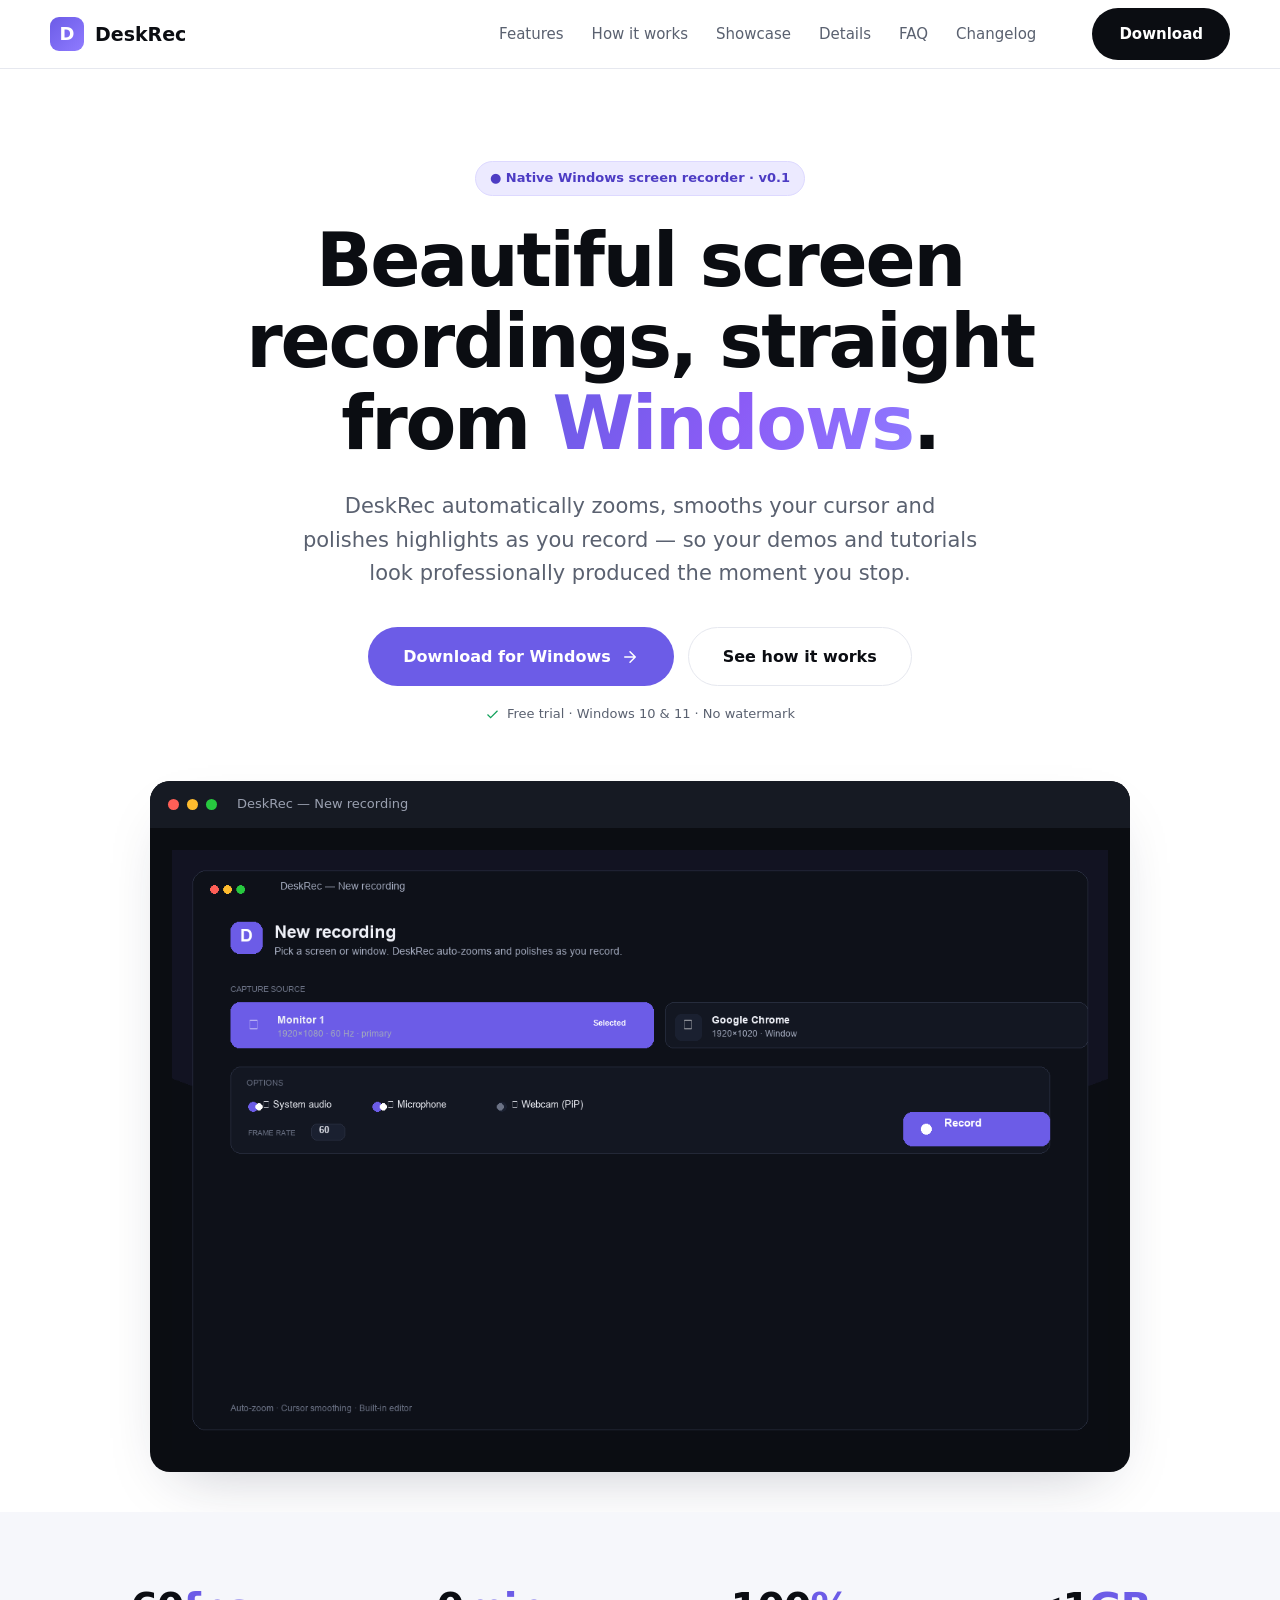
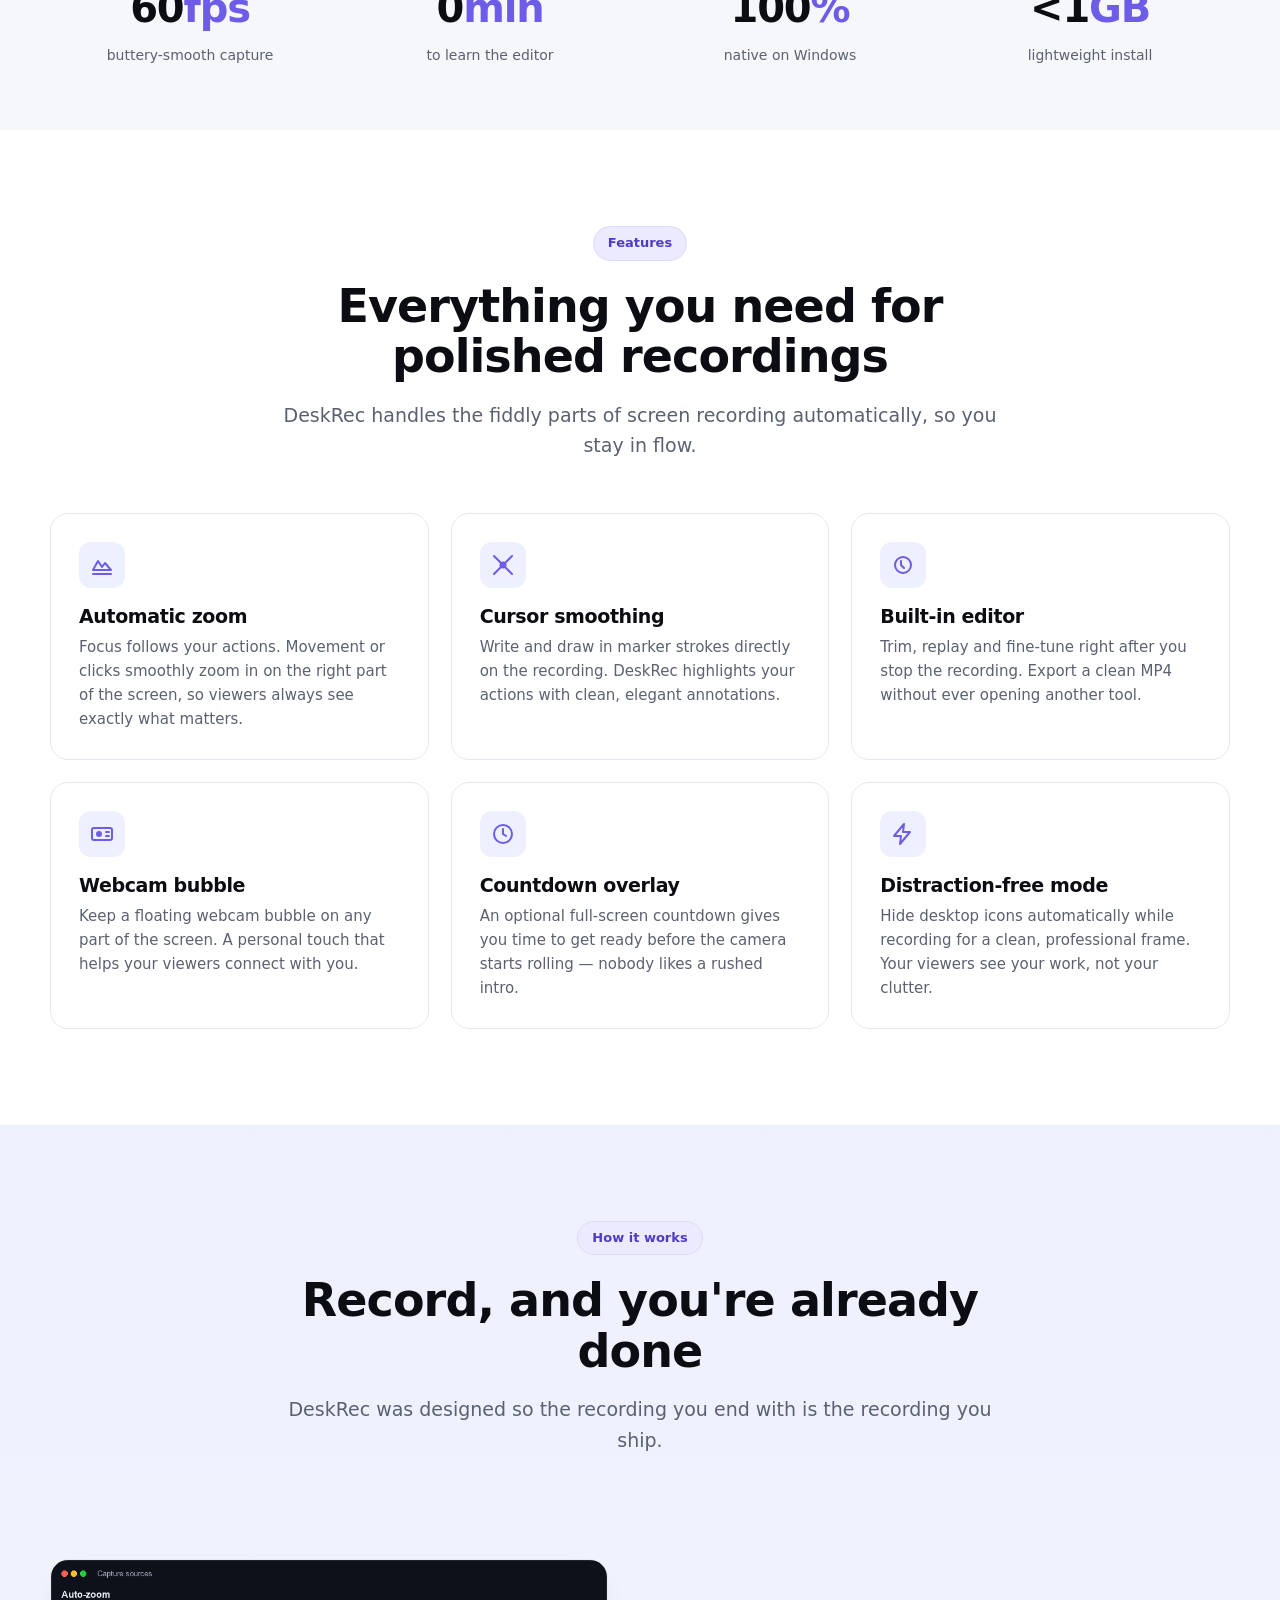
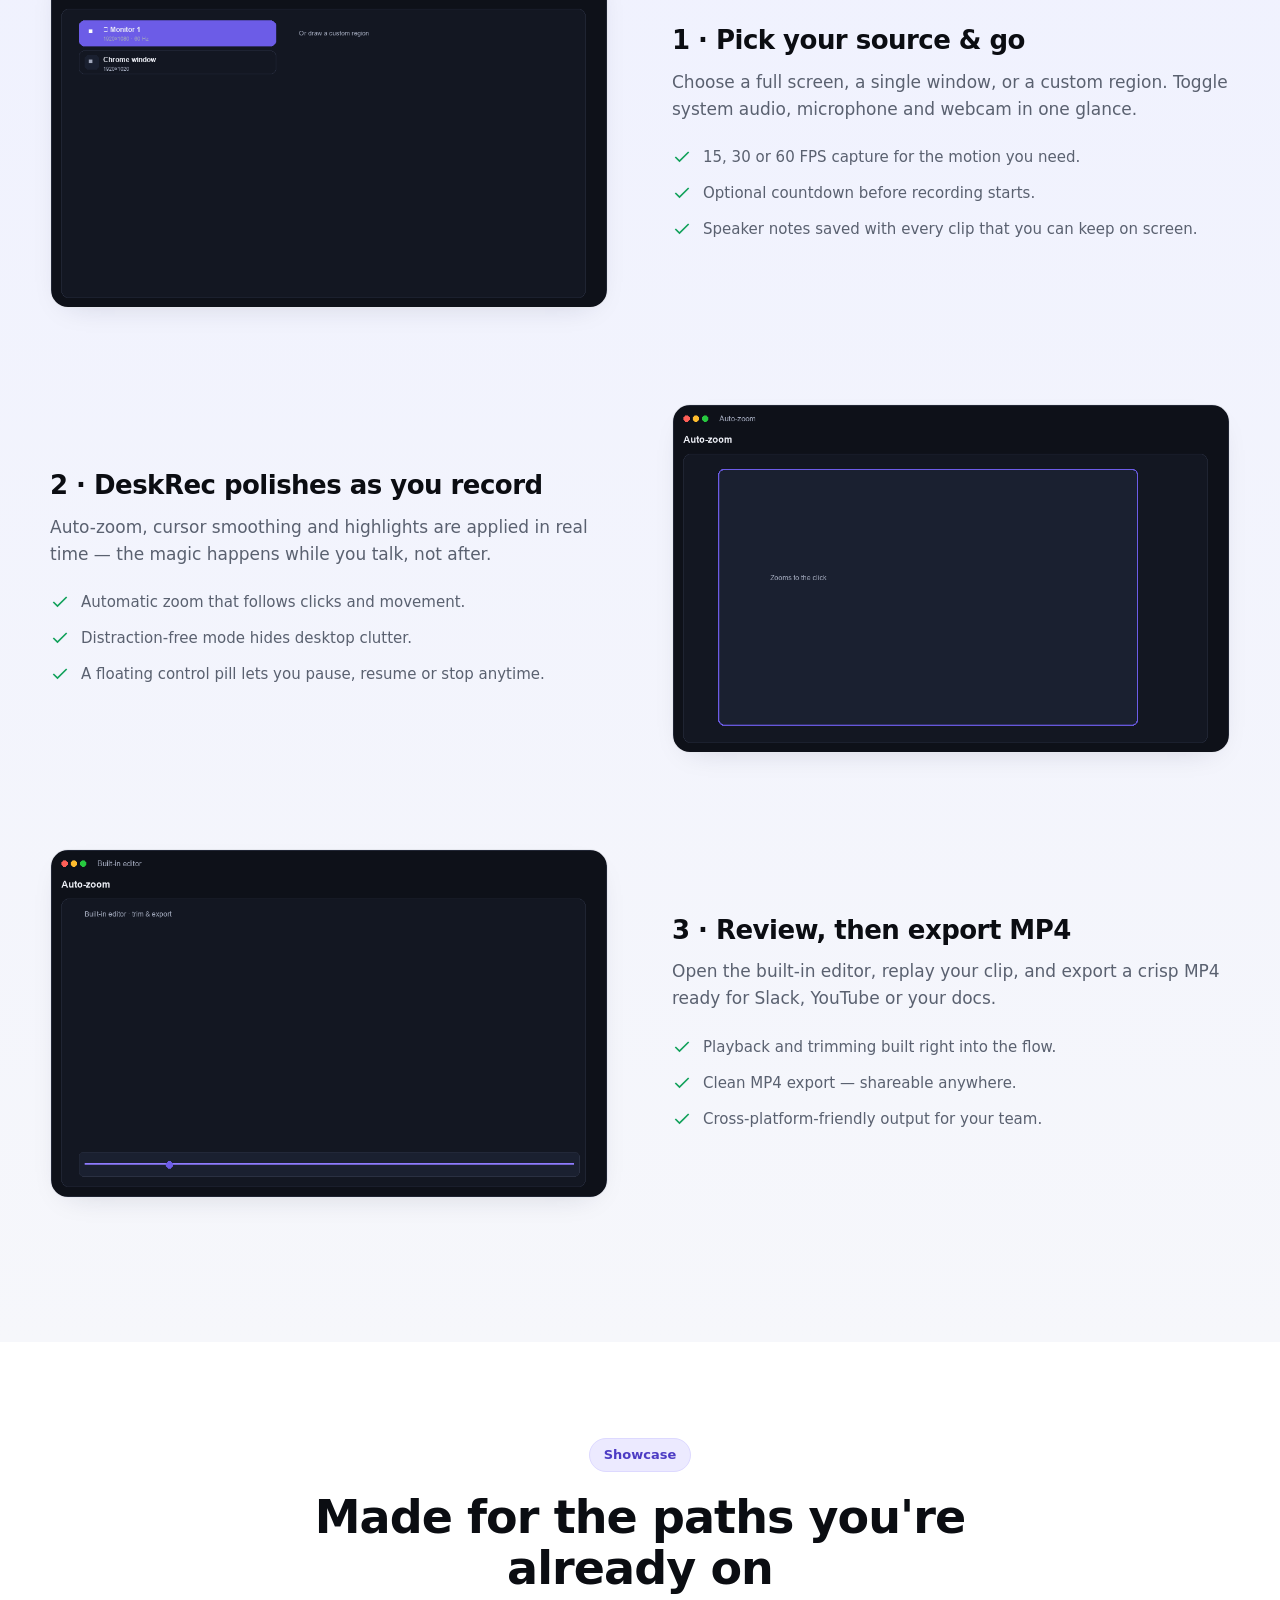
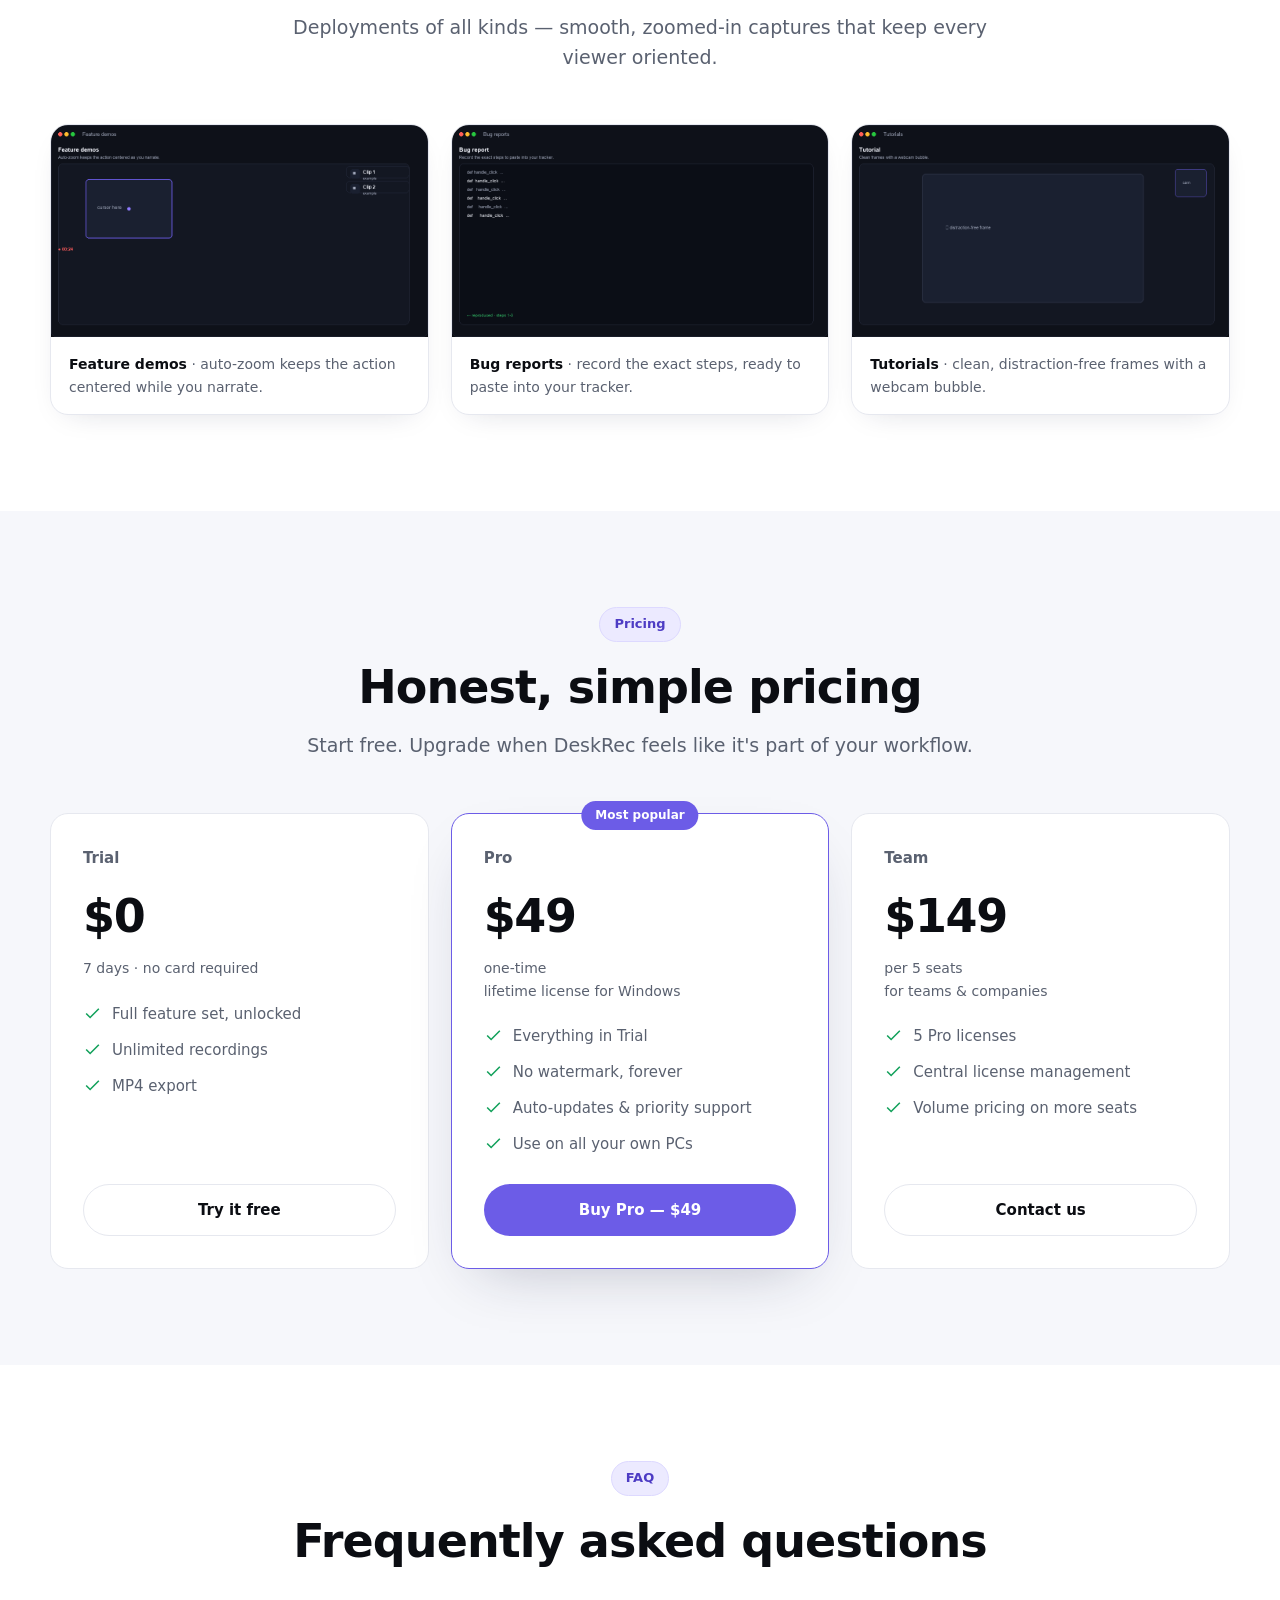
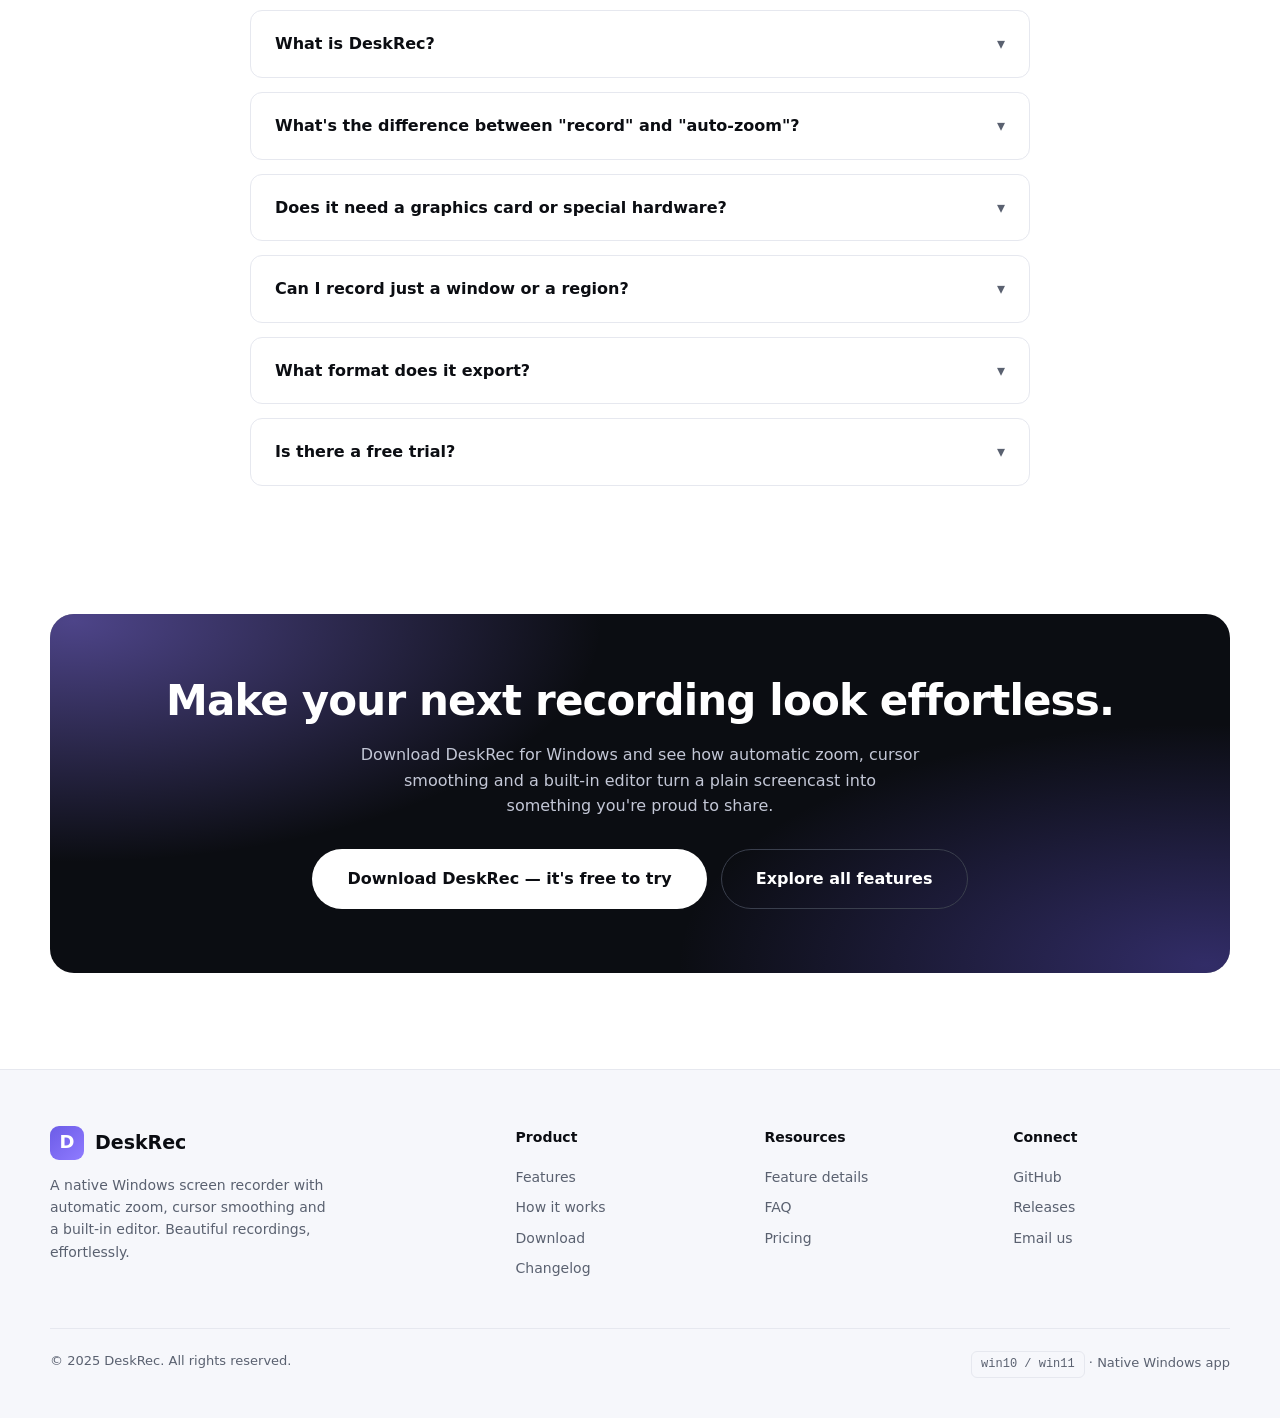
==== commit b5eefd5d: "Add styled DeskRec UI mockups: hero + 9 feature/showcase scenes" ====
--- a/index.html
+++ b/index.html
@@ -6,7 +6,7 @@
   <title>DeskRec — Beautiful Windows screen recordings, effortlessly</title>
   <meta name="description" content="DeskRec is a native Windows screen recorder with automatic zoom, cursor smoothing, annotations and a built-in editor. Create polished, professional recordings without editing." />
   <meta name="theme-color" content="#ffffff" />
-  <link rel="icon" type="image/svg+xml" href="data:image/svg+xml,%3Csvg xmlns='http://www.w3.org/2000/svg' viewBox='0 0 100 100'%3E%3Cdefs%3E%3ClinearGradient id='g' x1='0' y1='0' x2='1' y2='1'%3E%3Cstop offset='0' stop-color='%236c5ce7'/%3E%3Cstop offset='1' stop-color='%238f7bff'/%3E%3C/linearGradient%3E%3C/defs%3E%3Crect width='100' height='100' rx='24' fill='url(%23g)'/%3E%3Ctext x='50' y='68' font-size='54' font-family='Arial' font-weight='800' fill='white' text-anchor='middle'%3ED%3C/text%3E%3C/svg%3E" />
+  <link rel="icon" type="image/png" sizes="32x32" href="/deskrec-website/favicon-32.png" /><link rel="icon" type="image/ico" sizes="16x16" href="/deskrec-website/favicon.ico" />
   <link rel="stylesheet" href="css/styles.css" />
 </head>
 <body>
@@ -61,39 +61,8 @@
           <span class="title">DeskRec — New recording</span>
         </div>
         <div class="window-body">
-          <!-- Stylized product preview (pure CSS, lightweight placeholder) -->
-          <div style="display:grid;grid-template-columns:210px 1fr;gap:20px;">
-            <div style="display:grid;gap:10px;">
-              <div style="height:34px;border-radius:8px;background:#242836;display:flex;align-items:center;padding:0 14px;gap:10px;">
-                <span style="color:#8f7bff;font-size:15px;">●</span><span style="color:#9aa0b0;font-size:13px;">Full screen</span>
-              </div>
-              <div style="height:34px;border-radius:8px;background:#20242e;display:flex;align-items:center;padding:0 14px;gap:10px;">
-                <span style="color:#8f7bff;font-size:15px;">▢</span><span style="color:#9aa0b0;font-size:13px;">Region</span>
-              </div>
-              <div style="height:34px;border-radius:8px;background:#20242e;display:flex;align-items:center;padding:0 14px;gap:10px;">
-                <span style="color:#8f7bff;font-size:15px;">◎</span><span style="color:#9aa0b0;font-size:13px;">Window</span>
-              </div>
-              <div style="margin-top:8px;height:1px;background:#2a2f3f;"/>
-              <div style="font-size:12px;color:#5d6472;padding:4px 2px;">SOURCE</div>
-              <div style="height:34px;border-radius:8px;background:#20242e;display:flex;align-items:center;padding:0 14px;gap:10px;">
-                <span style="color:#8f7bff;font-size:15px;">♪</span><span style="color:#9aa0b0;font-size:13px;">System audio</span>
-              </div>
-              <div style="height:34px;border-radius:8px;background:#20242e;display:flex;align-items:center;padding:0 14px;gap:10px;">
-                <span style="color:#8f7bff;font-size:15px;">🎙</span><span style="color:#9aa0b0;font-size:13px;">Microphone</span>
-              </div>
-              <div style="height:34px;border-radius:8px;background:#20242e;display:flex;align-items:center;padding:0 14px;gap:10px;">
-                <span style="color:#8f7bff;font-size:15px;">📷</span><span style="color:#9aa0b0;font-size:13px;">Webcam</span>
-              </div>
-            </div>
-            <div style="display:grid;grid-template-rows:1fr auto;gap:14px;">
-              <div style="border-radius:10px;background-image:linear-gradient(135deg,#2a2f3f,#1c2030);border:1px solid #333a4c;display:grid;place-items:center;color:#4e5668;min-height:180px;">
-                <span style="font-size:13px;">Live preview · 60 FPS</span>
-              </div>
-              <div style="height:52px;border-radius:999px;background:#7c5cff;display:flex;align-items:center;justify-content:center;gap:10px;font-weight:700;color:#fff;font-size:15px;">
-                ● RECORD
-              </div>
-            </div>
-          </div>
+          <!-- Real DeskRec look: hand-crafted dark UI mockup of the new-recording screen -->
+          <img src="img/home-mockup.png" alt="DeskRec new-recording screen" style="width:100%;height:100%;object-fit:contain;display:block;" />
         </div>
       </div>
     </div>
@@ -163,7 +132,7 @@
 
       <div class="feature-row" style="margin-top:56px;">
         <div class="feature-media" data-reveal>
-          <svg viewBox="0 0 24 24" fill="none" stroke="currentColor" stroke-width="1.6"><rect x="3" y="5" width="14" height="12" rx="2"/><path d="M17 9l4-2v10l-4-2" stroke-linejoin="round"/></svg>
+          <img src="img/feature-sources.png" alt="Choose a screen, window, or custom region" loading="lazy" />
         </div>
         <div class="feature-text">
           <h3>1 · Pick your source &amp; go</h3>
@@ -178,7 +147,7 @@
 
       <div class="feature-row reverse">
         <div class="feature-media" data-reveal>
-          <svg viewBox="0 0 24 24" fill="none" stroke="currentColor" stroke-width="1.6"><path d="M7 18l3 3 7-16" stroke-linecap="round" stroke-linejoin="round"/><path d="M4 6h5M4 10h4M15 14h5M15 18h3" stroke-linecap="round"/></svg>
+          <img src="img/feature-zoom.png" alt="Automatic zoom follows your clicks" loading="lazy" />
         </div>
         <div class="feature-text">
           <h3>2 · DeskRec polishes as you record</h3>
@@ -193,7 +162,7 @@
 
       <div class="feature-row">
         <div class="feature-media" data-reveal>
-          <svg viewBox="0 0 24 24" fill="none" stroke="currentColor" stroke-width="1.6"><path d="M12 3v12M8 11l4 4 4-4" stroke-linecap="round" stroke-linejoin="round"/><path d="M4 17v3h16v-3" stroke-linecap="round"/></svg>
+          <img src="img/feature-editor.png" alt="Review a clip in the built-in editor" loading="lazy" />
         </div>
         <div class="feature-text">
           <h3>3 · Review, then export MP4</h3>
@@ -218,15 +187,15 @@
       </div>
       <div class="showcase-grid" style="margin-top:52px;">
         <div class="shot" data-reveal>
-          <div class="media"></div>
+          <div class="media"><img src="img/showcase-demo.png" alt="Feature demos with auto-zoom" loading="lazy" /></div>
           <div class="cap"><b>Feature demos</b> · auto-zoom keeps the action centered while you narrate.</div>
         </div>
         <div class="shot" data-reveal>
-          <div class="media"></div>
+          <div class="media"><img src="img/showcase-bug.png" alt="Bug report recording" loading="lazy" /></div>
           <div class="cap"><b>Bug reports</b> · record the exact steps, ready to paste into your tracker.</div>
         </div>
         <div class="shot" data-reveal>
-          <div class="media"></div>
+          <div class="media"><img src="img/showcase-tutorial.png" alt="Tutorial recording with webcam" loading="lazy" /></div>
           <div class="cap"><b>Tutorials</b> · clean, distraction-free frames with a webcam bubble.</div>
         </div>
       </div>
--- a/css/styles.css
+++ b/css/styles.css
@@ -204,7 +204,8 @@
   border: 1px solid var(--line); border-radius: var(--radius); overflow: hidden;
   background: #fff; box-shadow: var(--shadow-sm);
 }
-.shot .media { aspect-ratio: 16/9; background-image: linear-gradient(135deg,#eef0ff,#f3f1ff); }
+.shot .media { aspect-ratio: 16/9; background-image: linear-gradient(135deg,#eef0ff,#f3f1ff); overflow: hidden; }
+.shot .media img, .feature-media img { width: 100%; height: 100%; object-fit: cover; display: block; }
 .shot .cap { padding: 16px 18px; font-size: 14px; color: var(--muted); }
 .shot .cap b { color: var(--ink); }
 
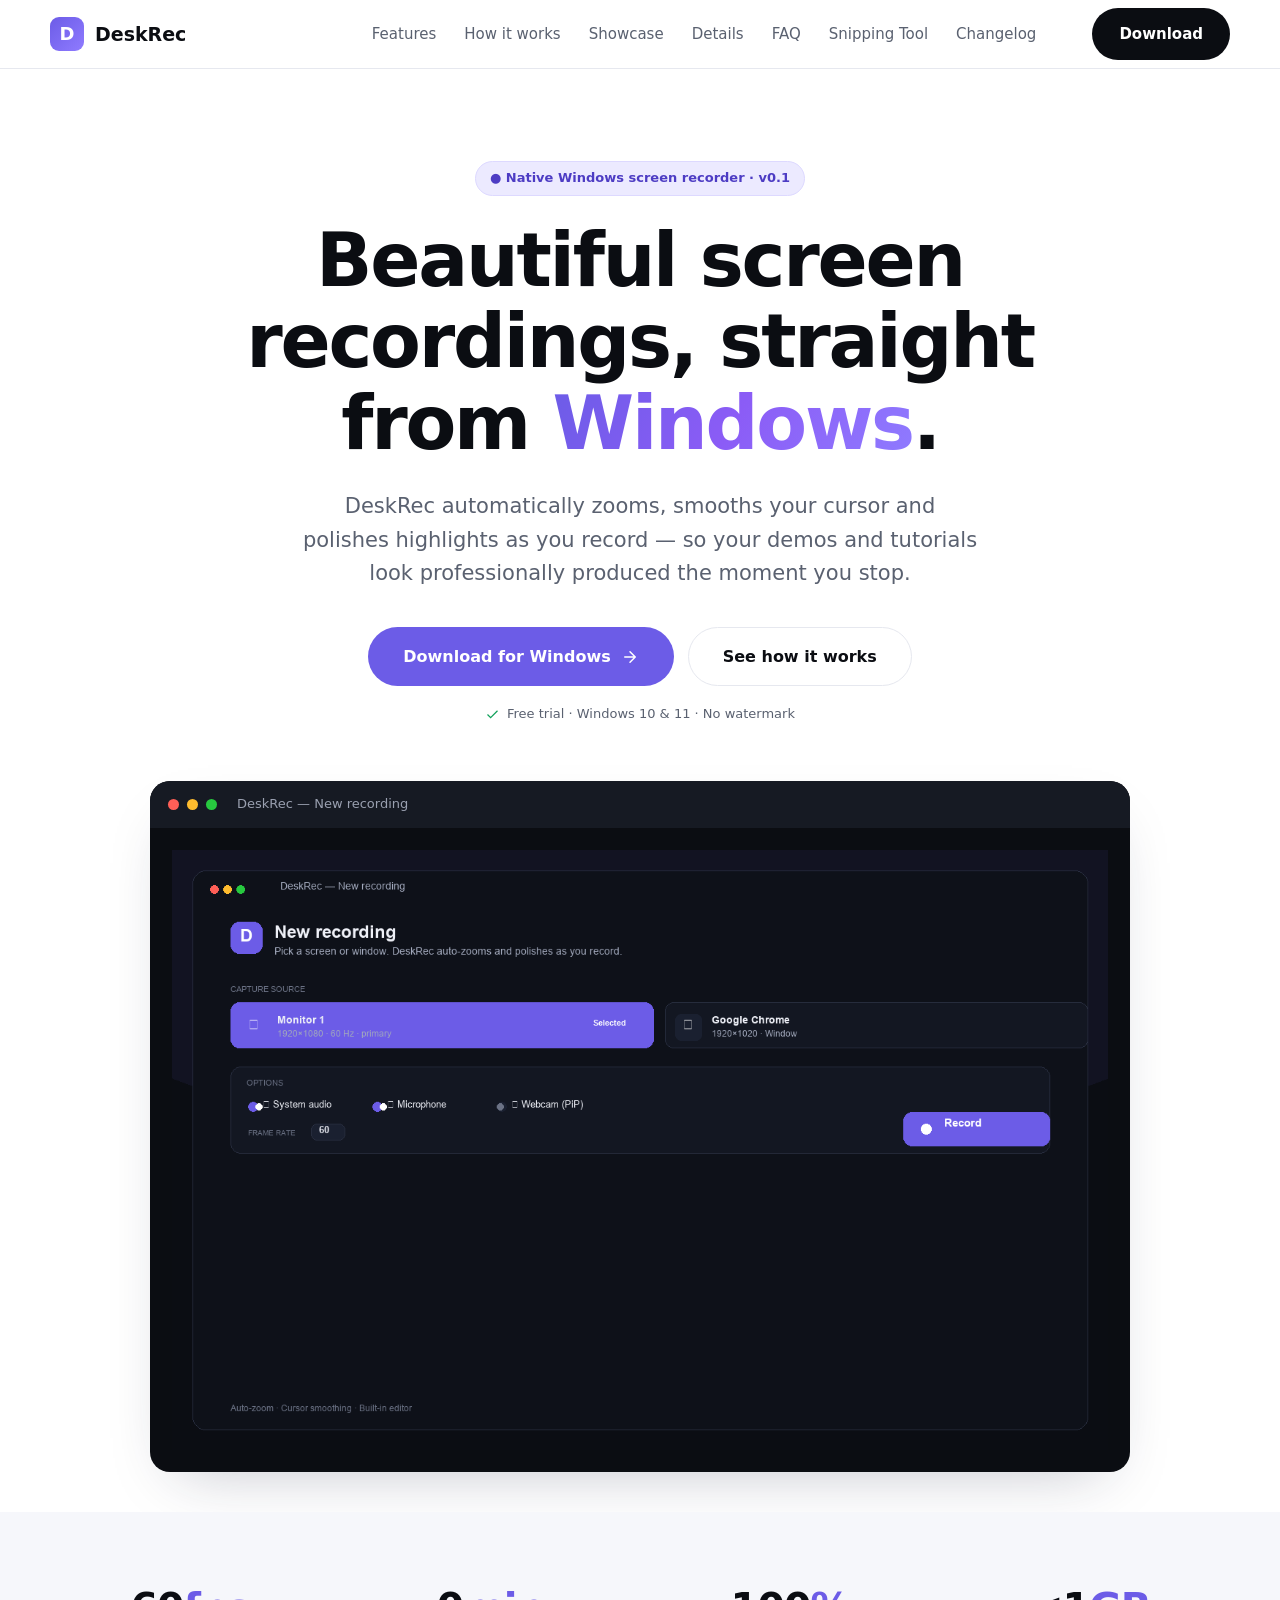
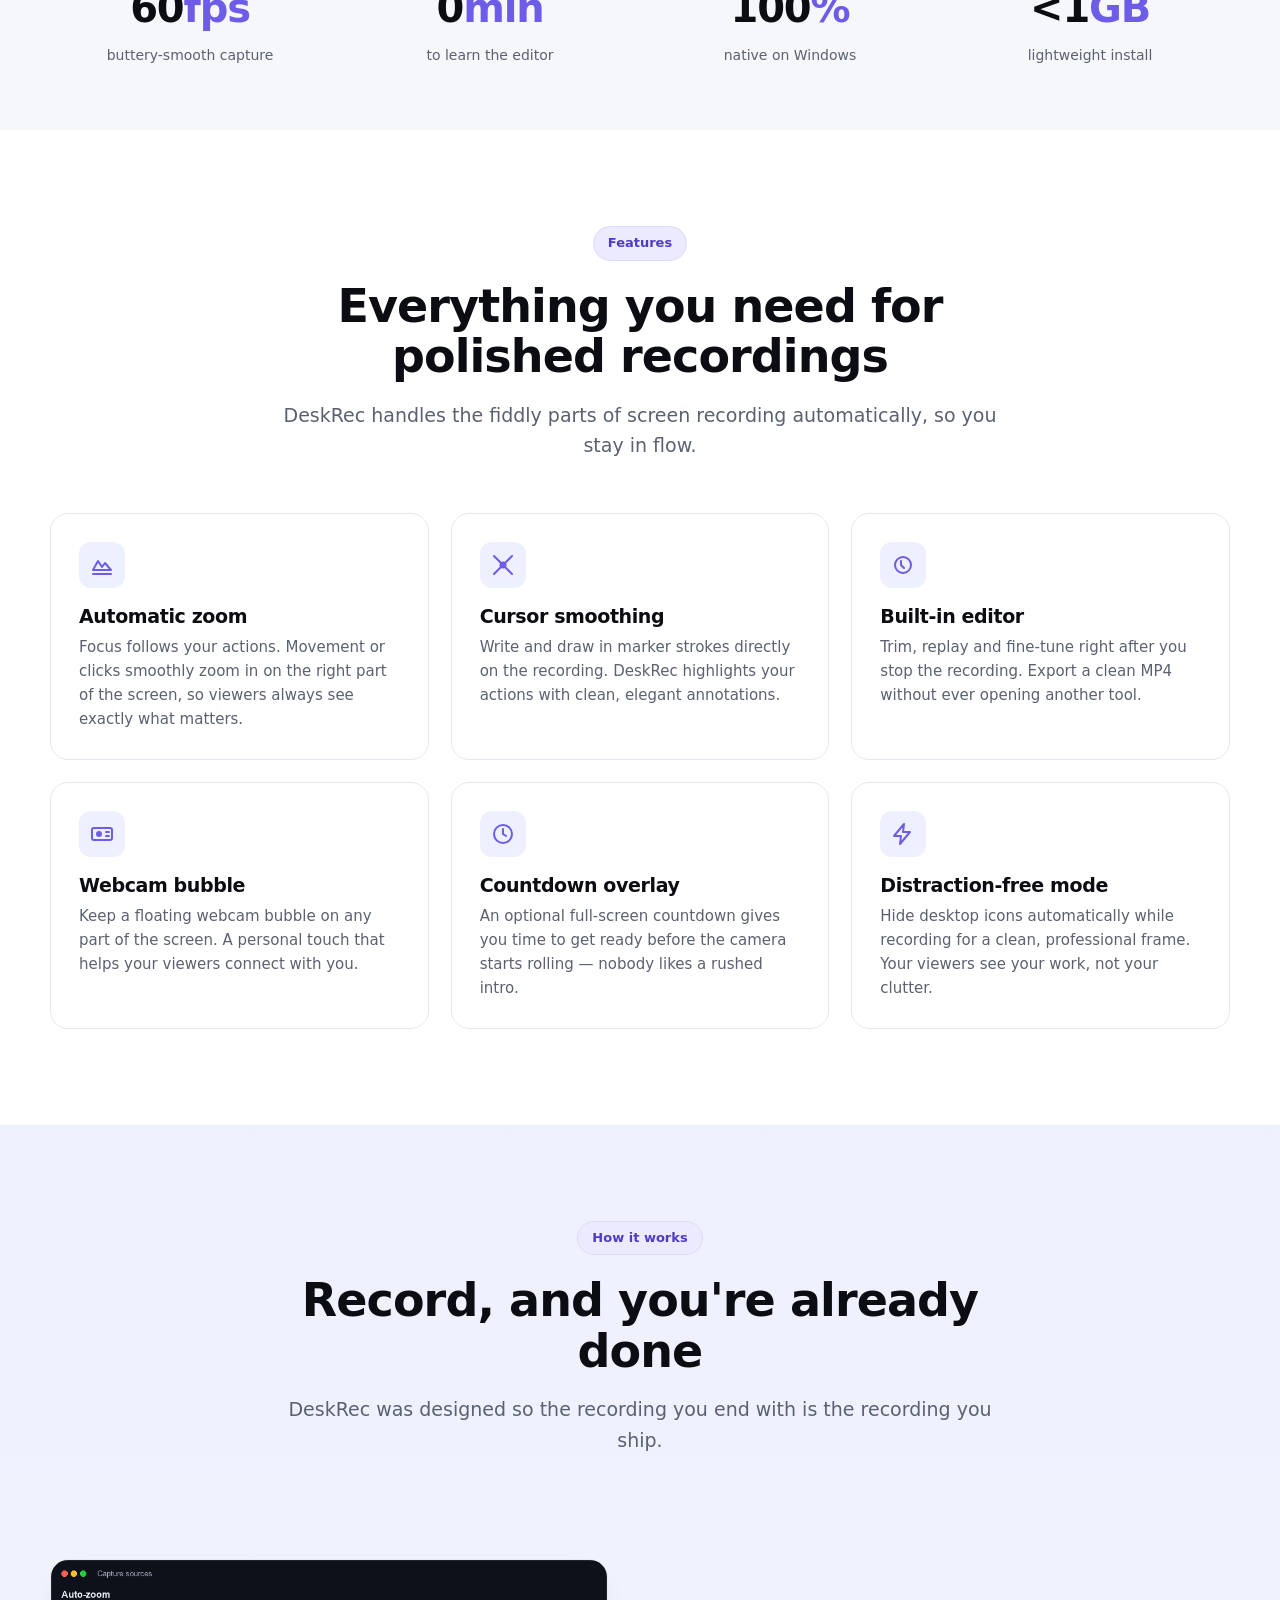
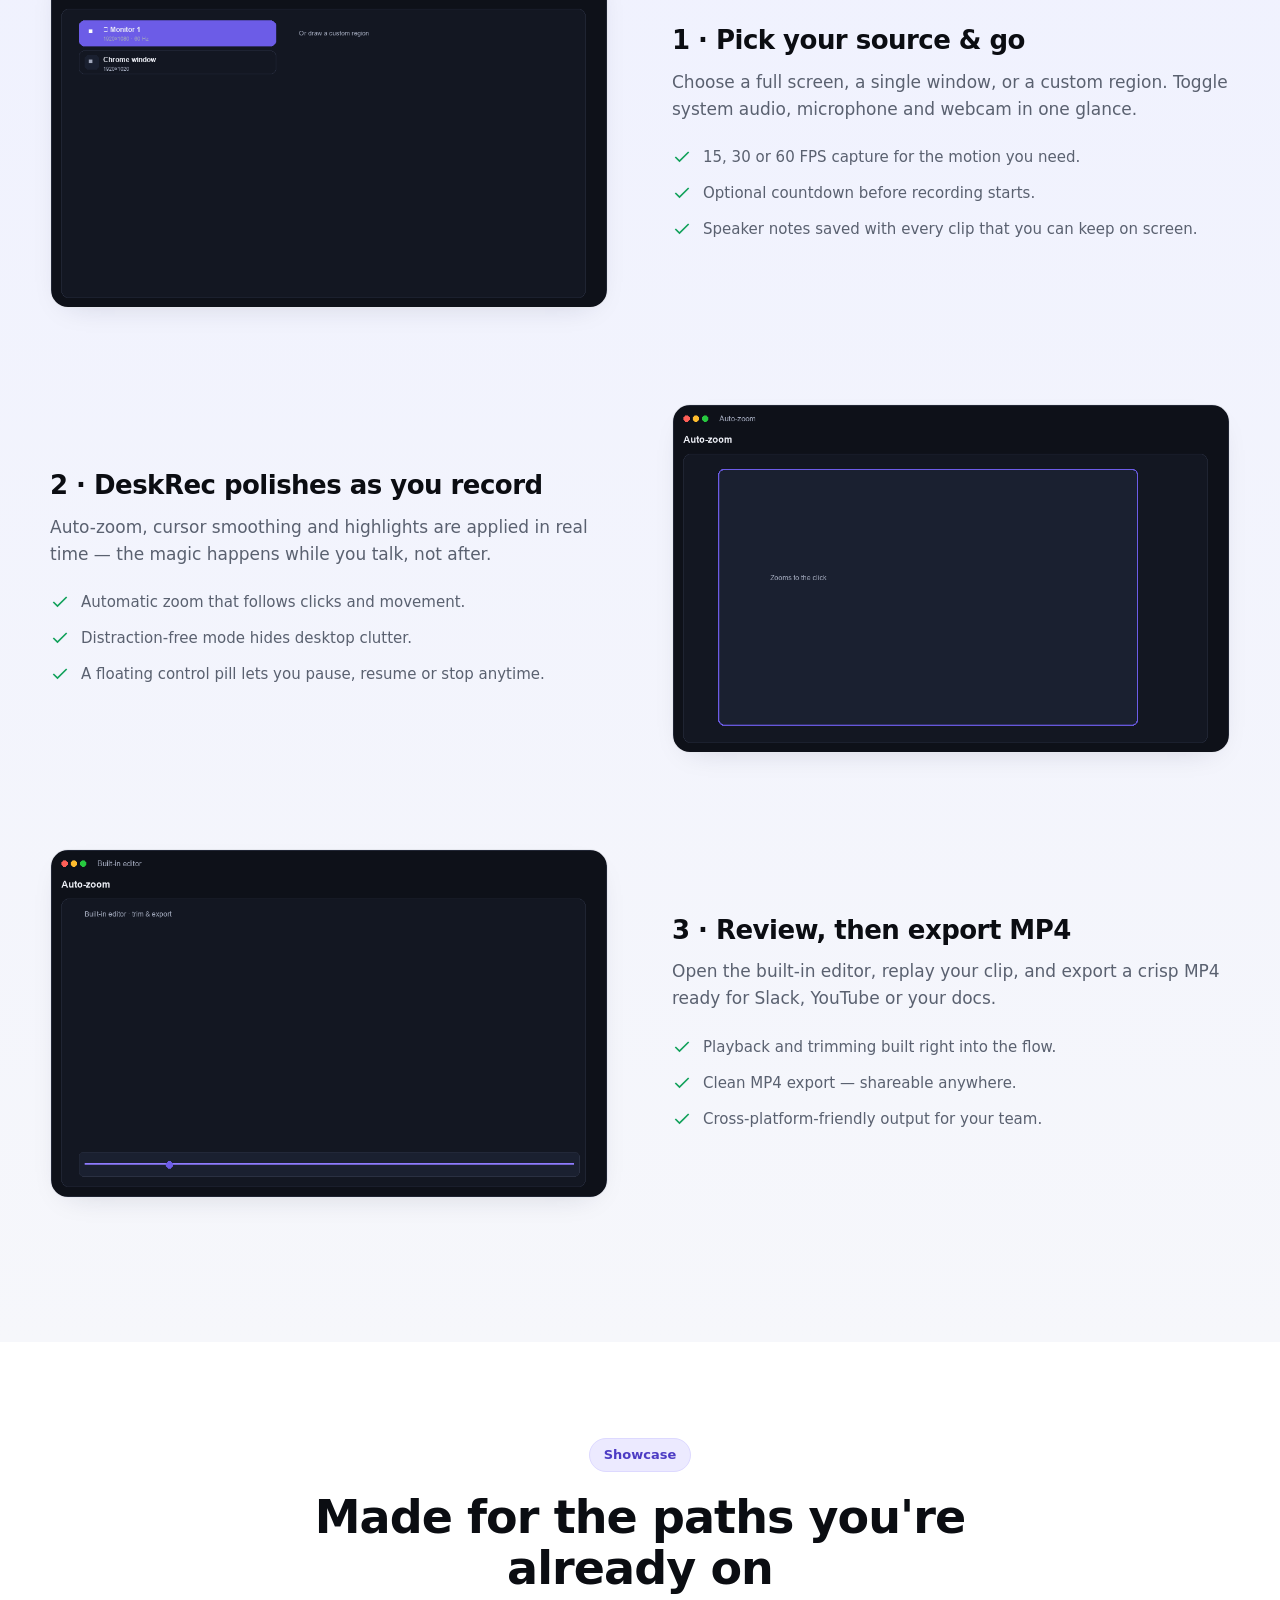
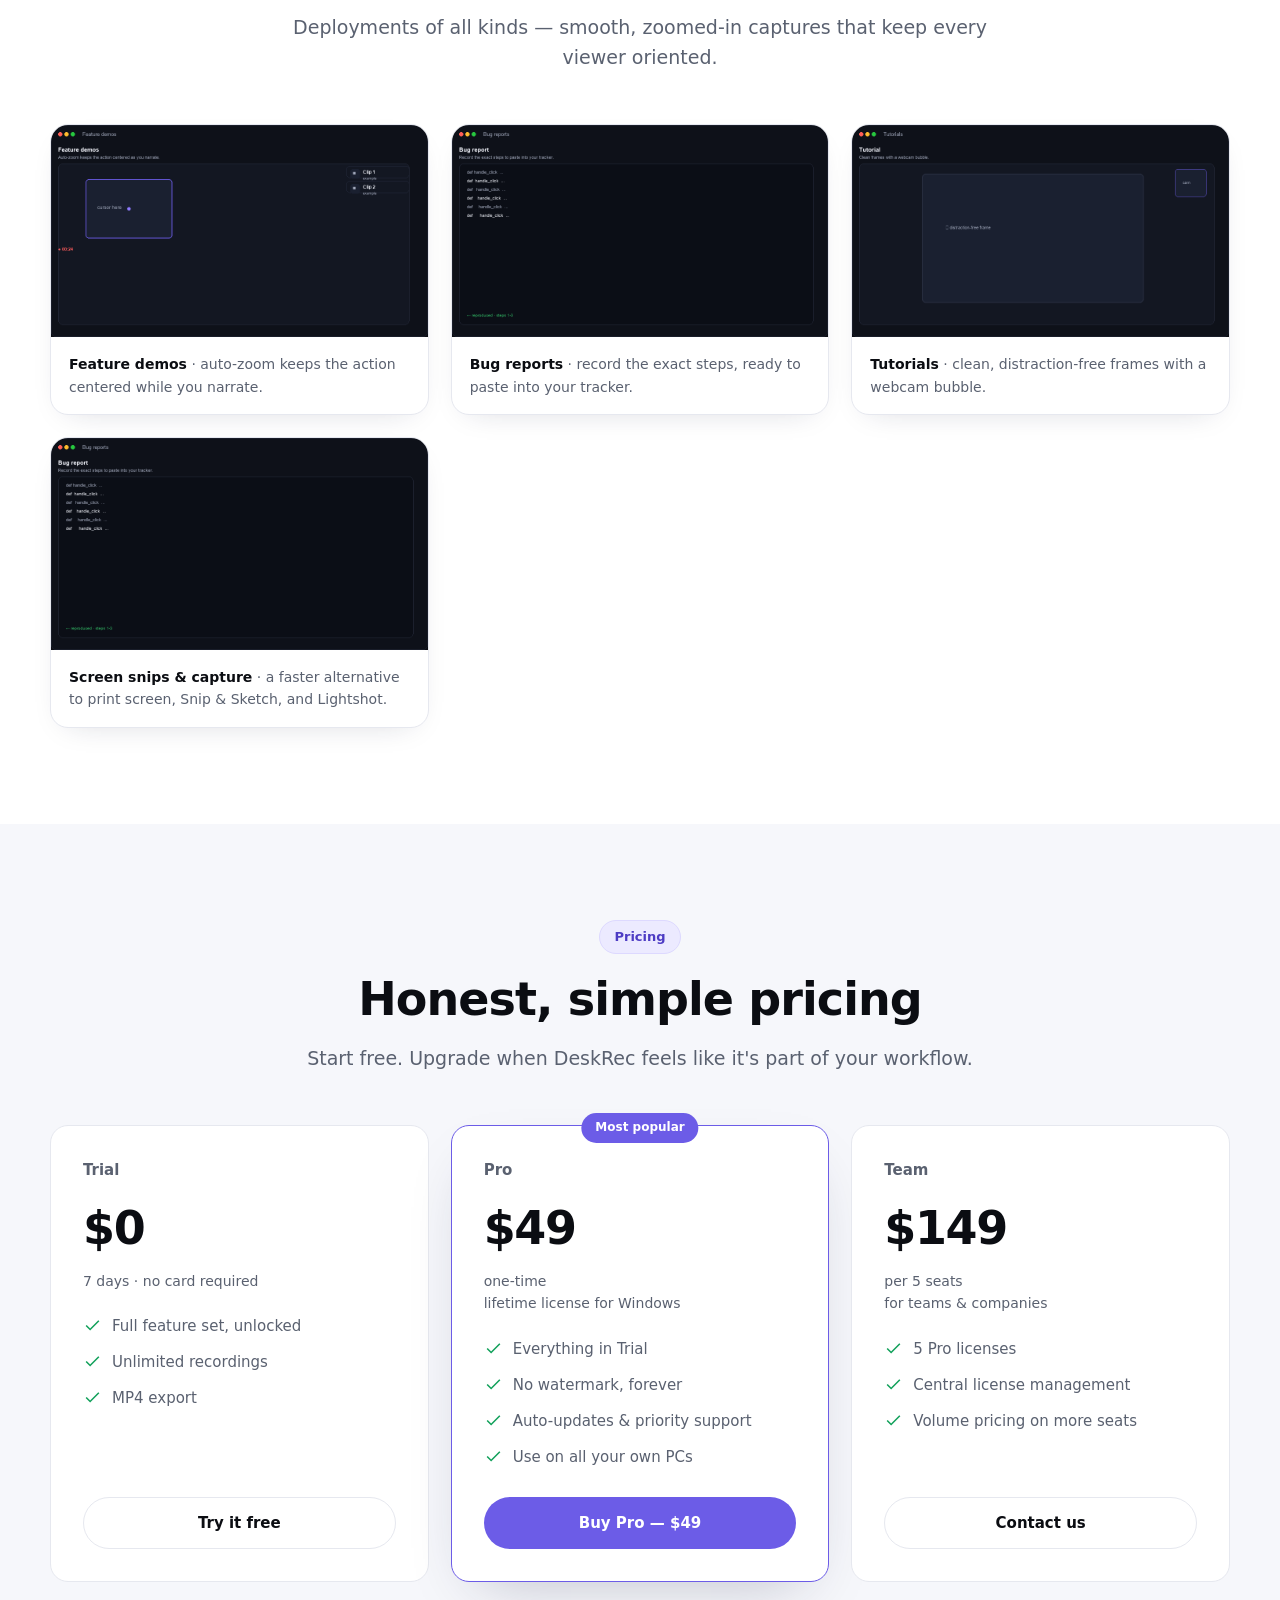
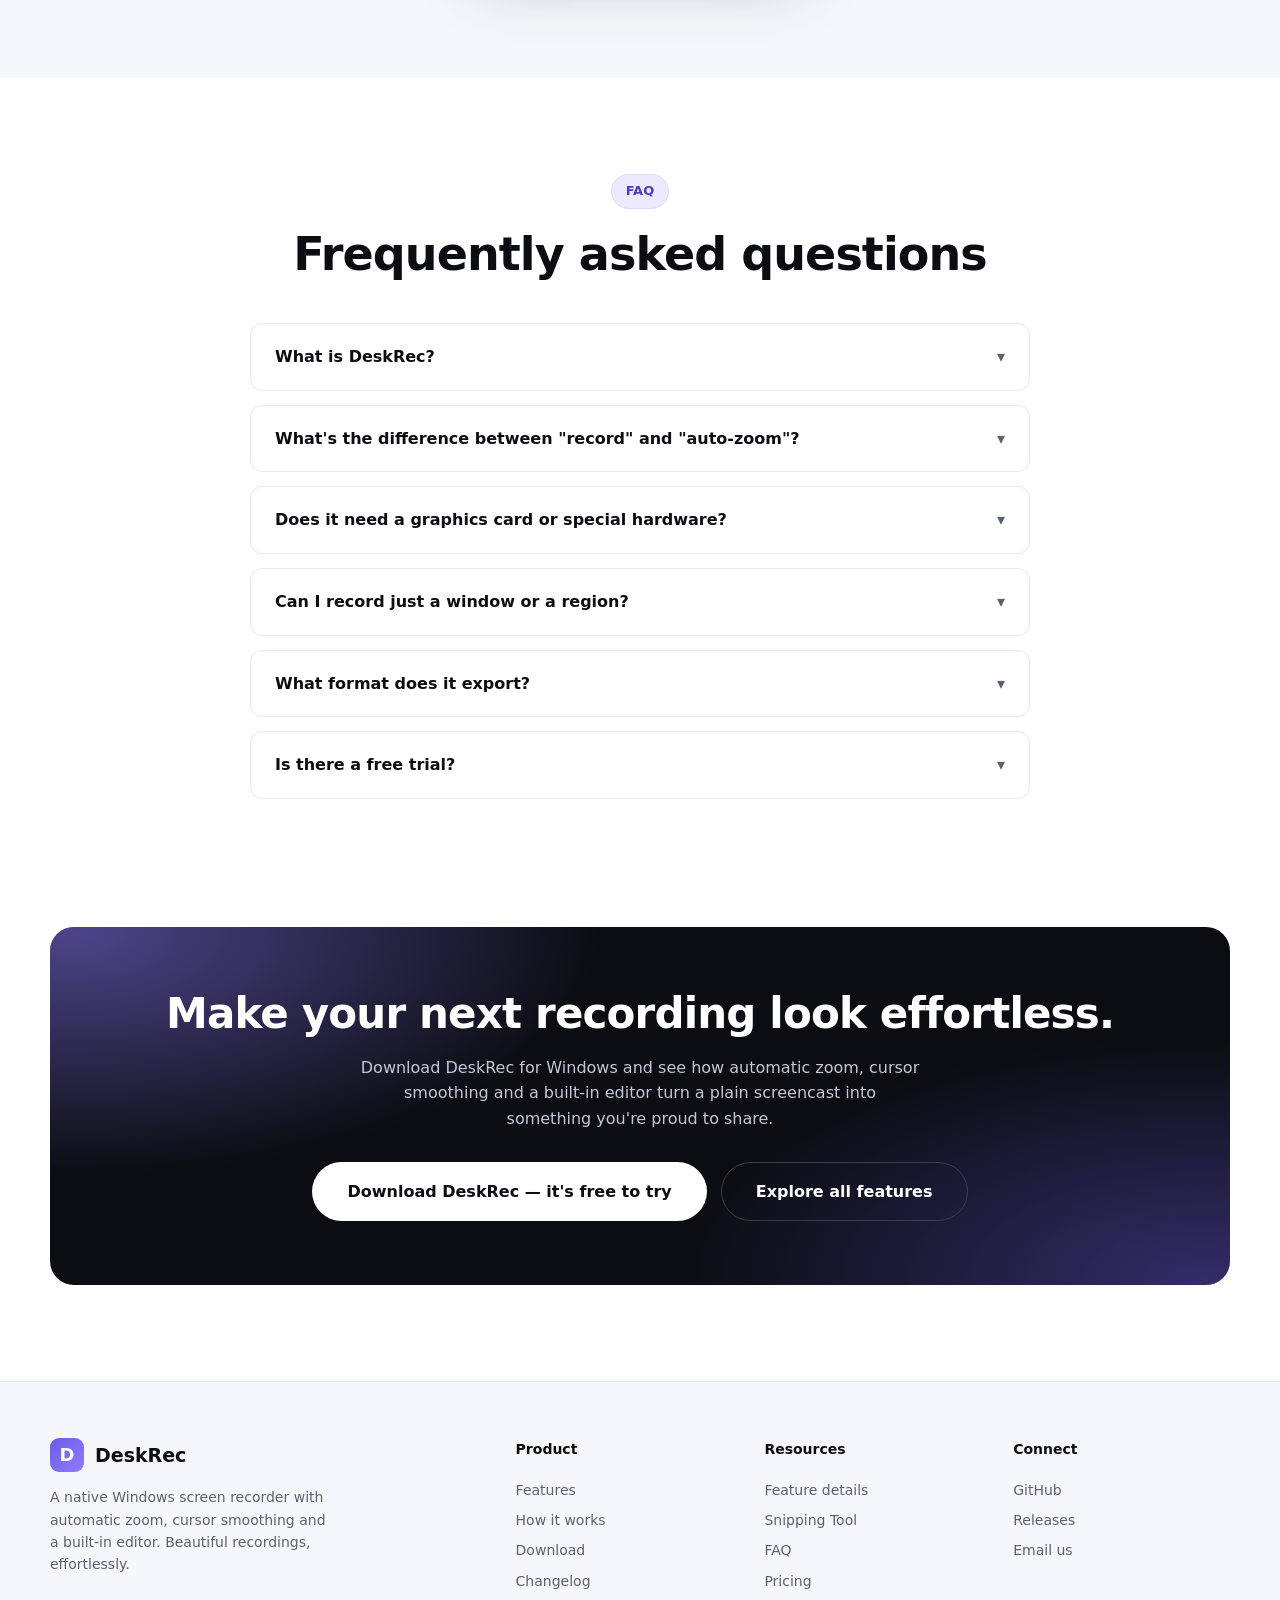
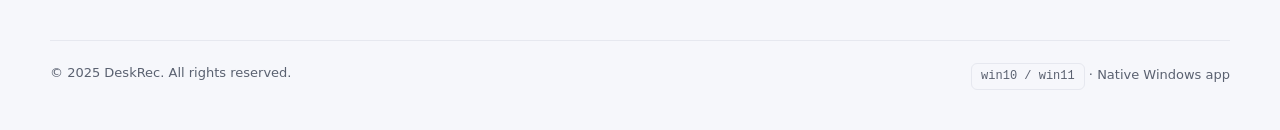
==== commit ce8b1b5f: "Add snipping tool SEO page with internal links" ====
--- a/index.html
+++ b/index.html
@@ -6,6 +6,8 @@
   <title>DeskRec — Beautiful Windows screen recordings, effortlessly</title>
   <meta name="description" content="DeskRec is a native Windows screen recorder with automatic zoom, cursor smoothing, annotations and a built-in editor. Create polished, professional recordings without editing." />
   <meta name="theme-color" content="#ffffff" />
+  <meta name="msvalidate.01" content="247B24A047C412165DF2A4878DC85CAA" />
+  <link rel="canonical" href="https://deskrec.getwalksafe.co.uk/" />
   <link rel="icon" type="image/png" sizes="32x32" href="/deskrec-website/favicon-32.png" /><link rel="icon" type="image/ico" sizes="16x16" href="/deskrec-website/favicon.ico" />
   <link rel="stylesheet" href="css/styles.css" />
 </head>
@@ -20,6 +22,7 @@
         <a href="#showcase">Showcase</a>
         <a href="features.html">Details</a>
         <a href="faq.html">FAQ</a>
+        <a href="snipping-tool.html">Snipping Tool</a>
         <a href="changelog.html">Changelog</a>
       </nav>
       <a class="btn btn--primary nav-cta" href="download.html">Download</a>
@@ -31,6 +34,7 @@
       <a href="#showcase">Showcase</a>
       <a href="features.html">Details</a>
       <a href="faq.html">FAQ</a>
+      <a href="snipping-tool.html">Snipping Tool</a>
       <a href="changelog.html">Changelog</a>
       <a href="download.html">Download</a>
     </div>
@@ -198,6 +202,10 @@
           <div class="media"><img src="img/showcase-tutorial.png" alt="Tutorial recording with webcam" loading="lazy" /></div>
           <div class="cap"><b>Tutorials</b> · clean, distraction-free frames with a webcam bubble.</div>
         </div>
+        <div class="shot" data-reveal>
+          <div class="media"><img src="img/showcase-bug.png" alt="Snipping tool screen capture" loading="lazy" /></div>
+          <div class="cap"><a href="snipping-tool.html"><b>Screen snips &amp; capture</b></a> · a faster alternative to print screen, Snip &amp; Sketch, and Lightshot.</div>
+        </div>
       </div>
     </div>
   </section>
@@ -320,6 +328,7 @@
         <div class="footer-col">
           <h4>Resources</h4>
           <a href="features.html">Feature details</a>
+          <a href="snipping-tool.html">Snipping Tool</a>
           <a href="faq.html">FAQ</a>
           <a href="index.html#pricing">Pricing</a>
         </div>
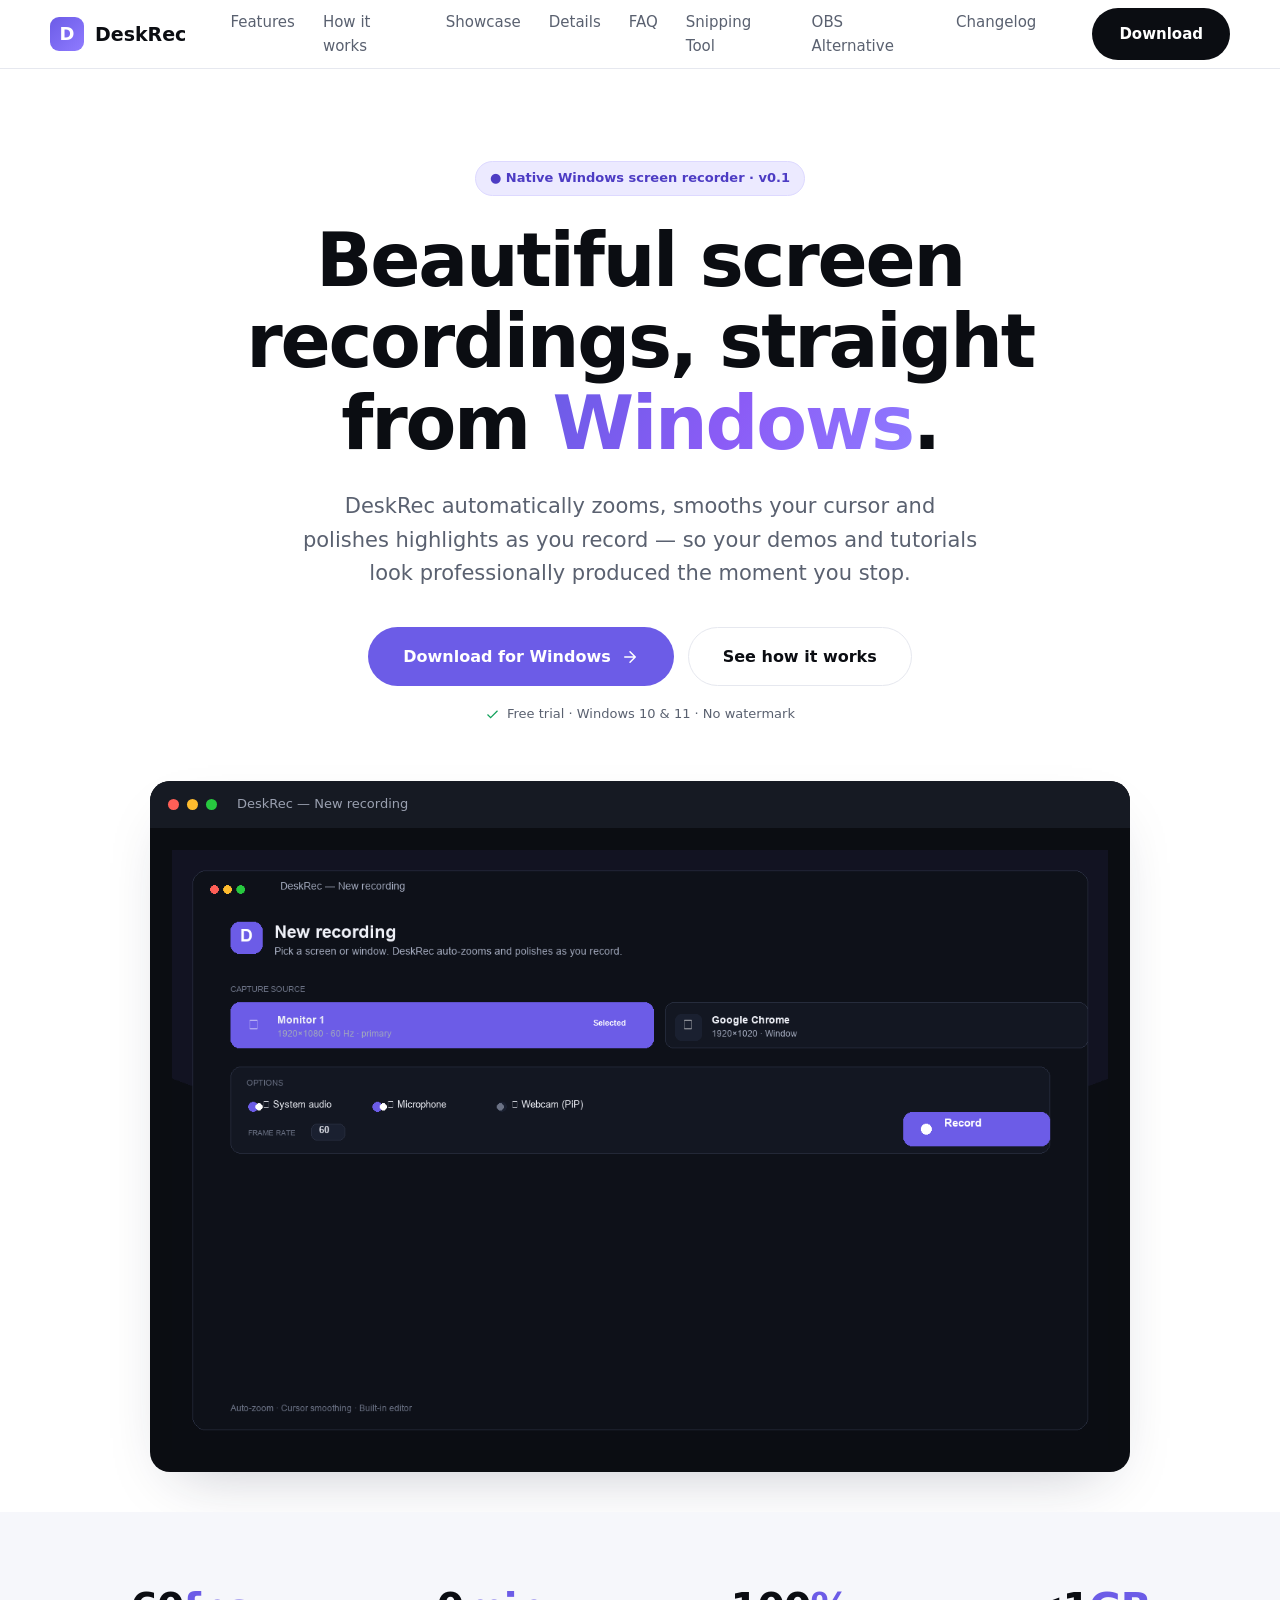
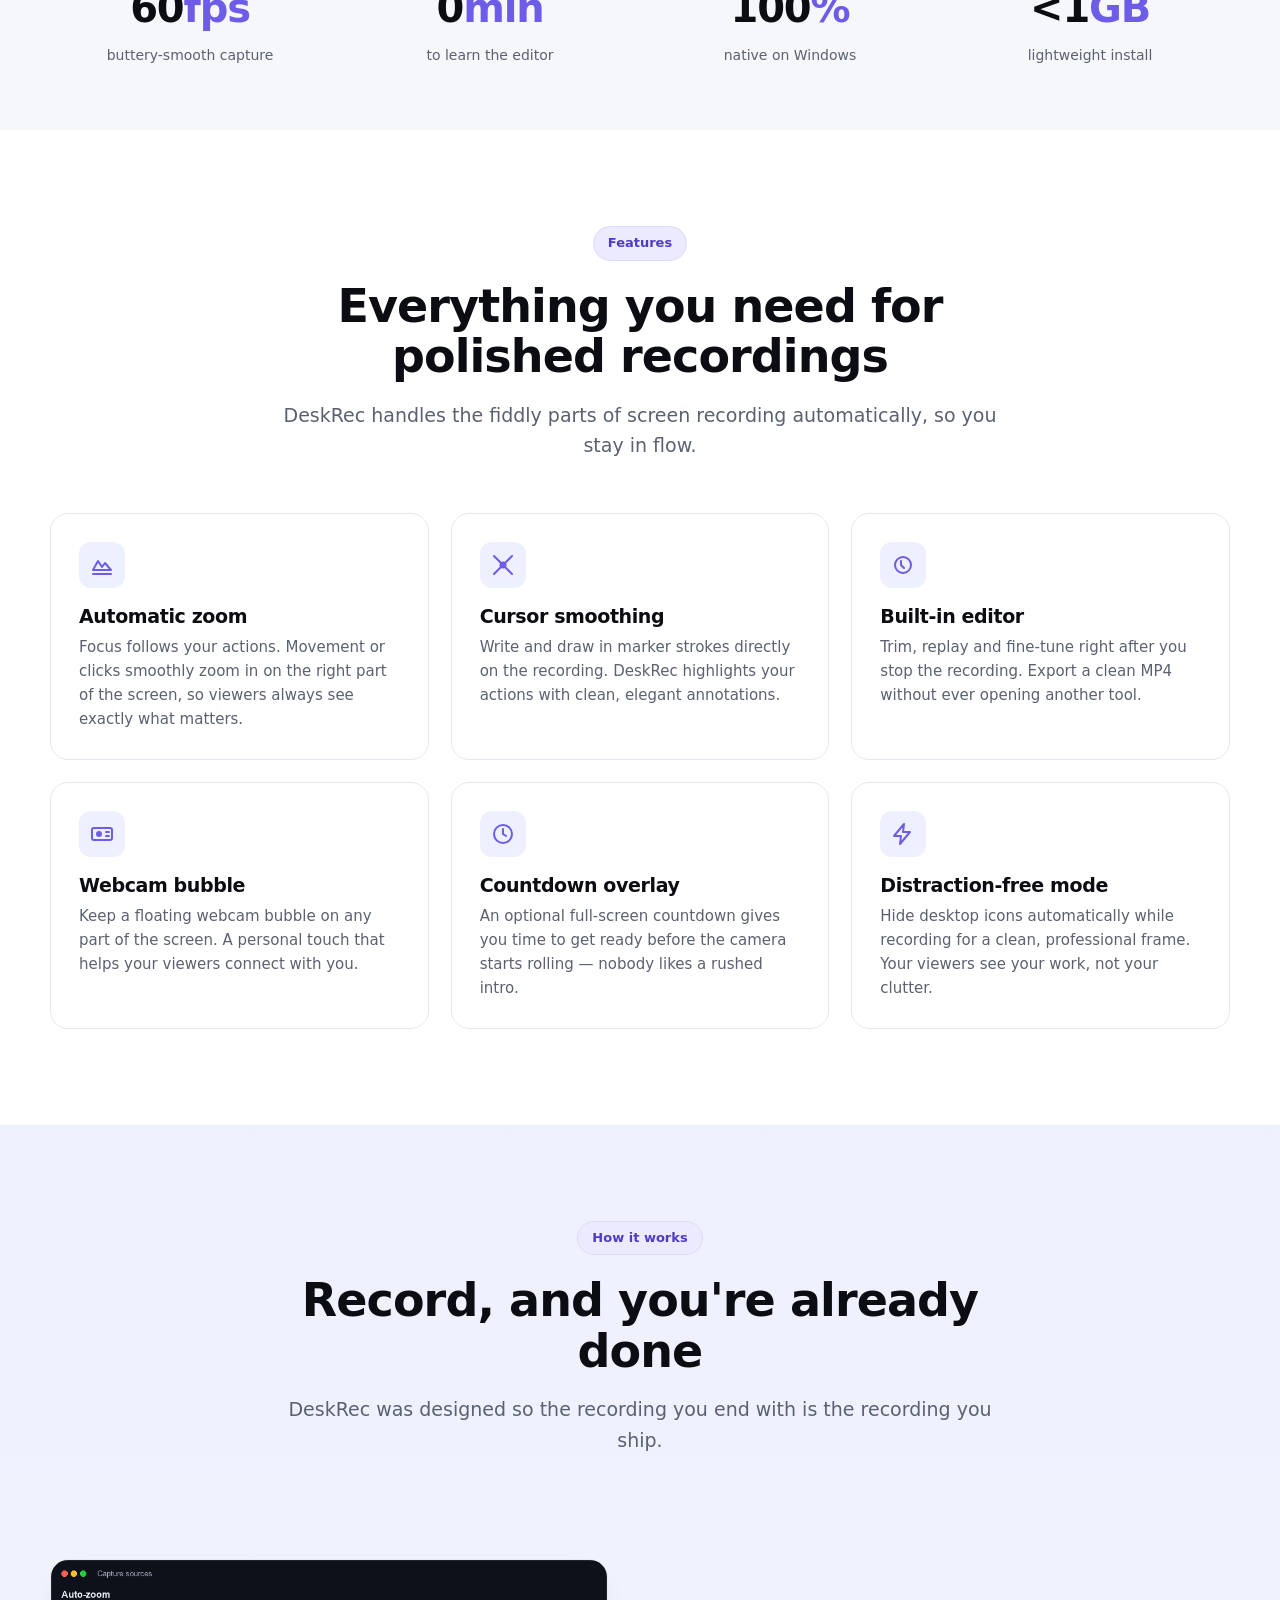
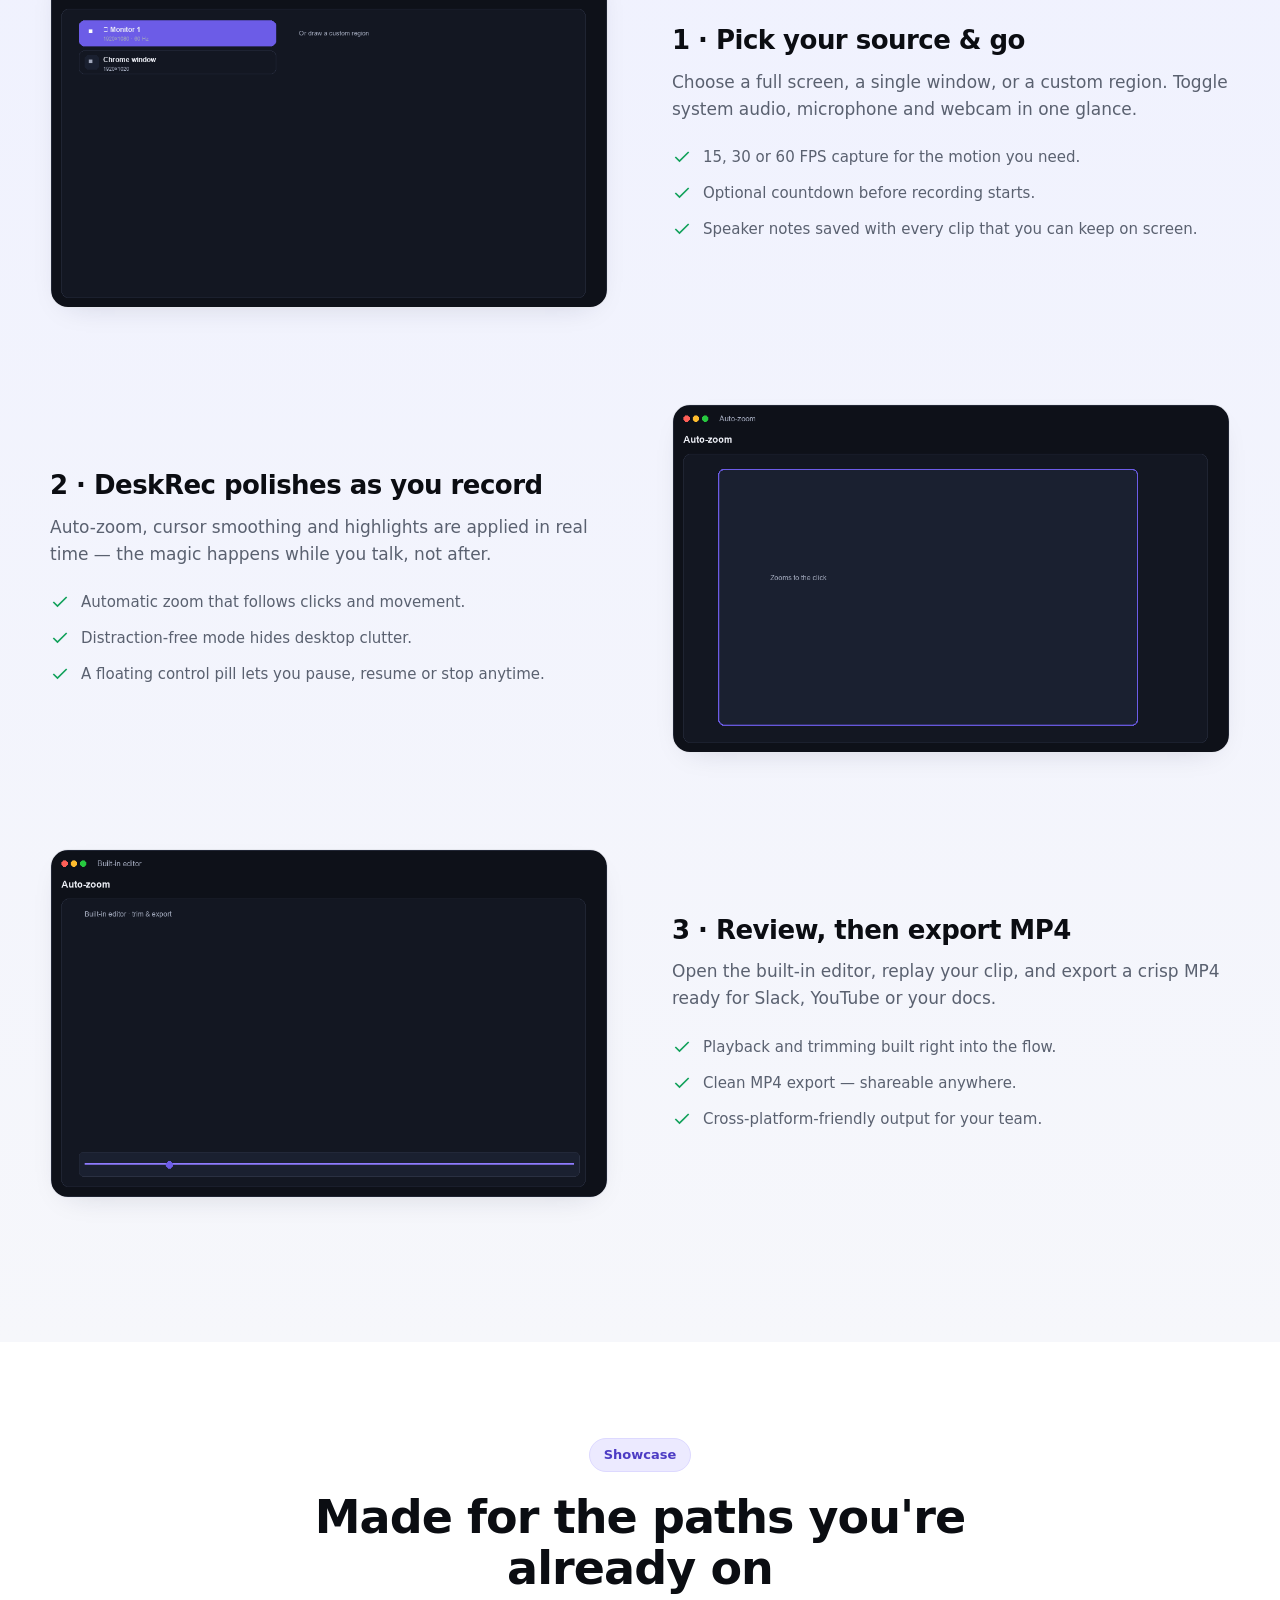
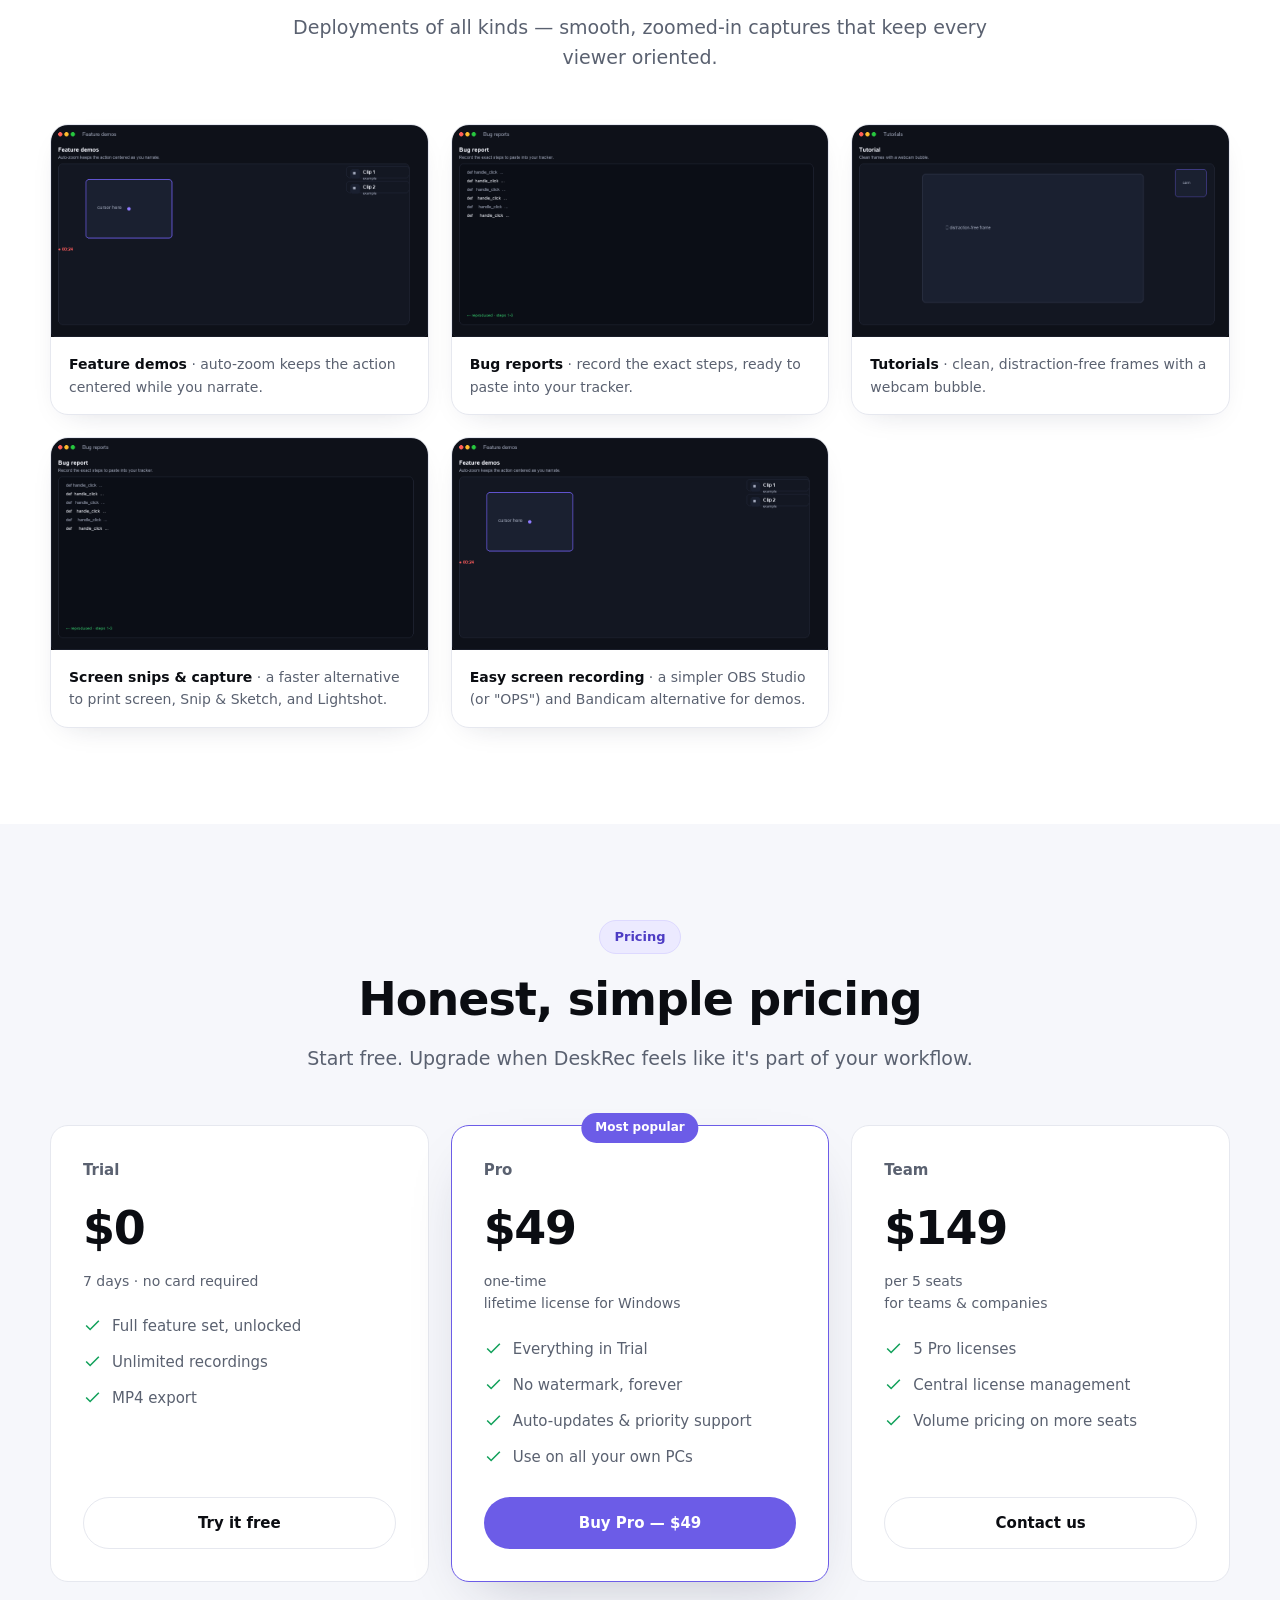
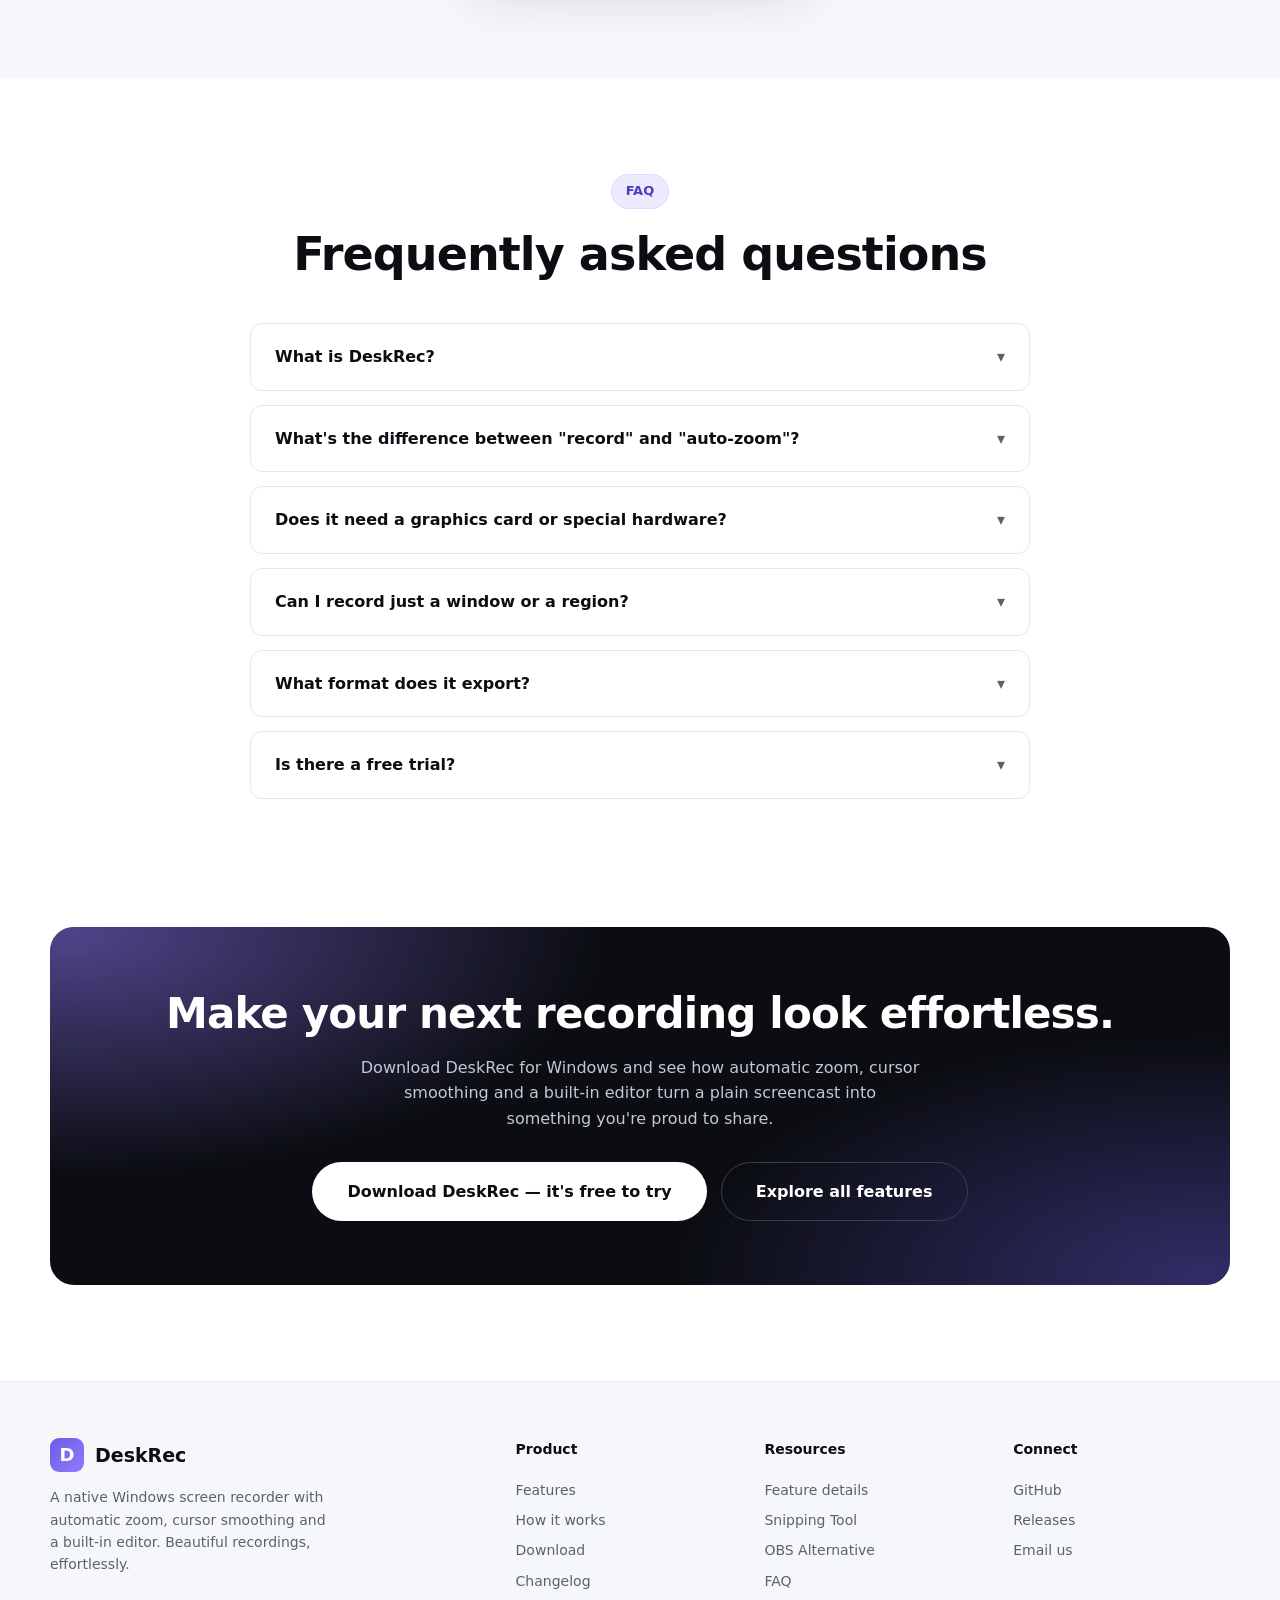
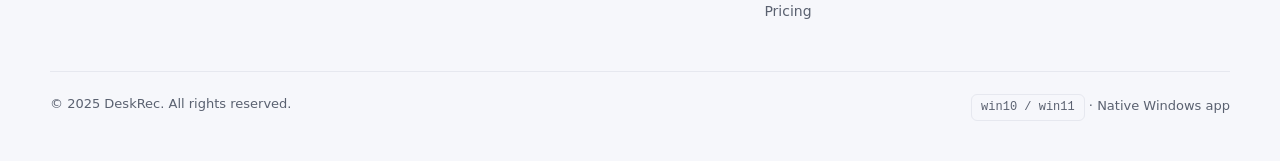
==== commit 8ff7dcbc: "Add OBS/Bandicam alternative SEO page with cross-links" ====
--- a/index.html
+++ b/index.html
@@ -23,6 +23,7 @@
         <a href="features.html">Details</a>
         <a href="faq.html">FAQ</a>
         <a href="snipping-tool.html">Snipping Tool</a>
+        <a href="obs-alternative.html">OBS Alternative</a>
         <a href="changelog.html">Changelog</a>
       </nav>
       <a class="btn btn--primary nav-cta" href="download.html">Download</a>
@@ -35,6 +36,7 @@
       <a href="features.html">Details</a>
       <a href="faq.html">FAQ</a>
       <a href="snipping-tool.html">Snipping Tool</a>
+      <a href="obs-alternative.html">OBS Alternative</a>
       <a href="changelog.html">Changelog</a>
       <a href="download.html">Download</a>
     </div>
@@ -206,6 +208,10 @@
           <div class="media"><img src="img/showcase-bug.png" alt="Snipping tool screen capture" loading="lazy" /></div>
           <div class="cap"><a href="snipping-tool.html"><b>Screen snips &amp; capture</b></a> · a faster alternative to print screen, Snip &amp; Sketch, and Lightshot.</div>
         </div>
+        <div class="shot" data-reveal>
+          <div class="media"><img src="img/showcase-demo.png" alt="Screen recorder OBS alternative" loading="lazy" /></div>
+          <div class="cap"><a href="obs-alternative.html"><b>Easy screen recording</b></a> · a simpler OBS Studio (or "OPS") and Bandicam alternative for demos.</div>
+        </div>
       </div>
     </div>
   </section>
@@ -329,6 +335,7 @@
           <h4>Resources</h4>
           <a href="features.html">Feature details</a>
           <a href="snipping-tool.html">Snipping Tool</a>
+          <a href="obs-alternative.html">OBS Alternative</a>
           <a href="faq.html">FAQ</a>
           <a href="index.html#pricing">Pricing</a>
         </div>
